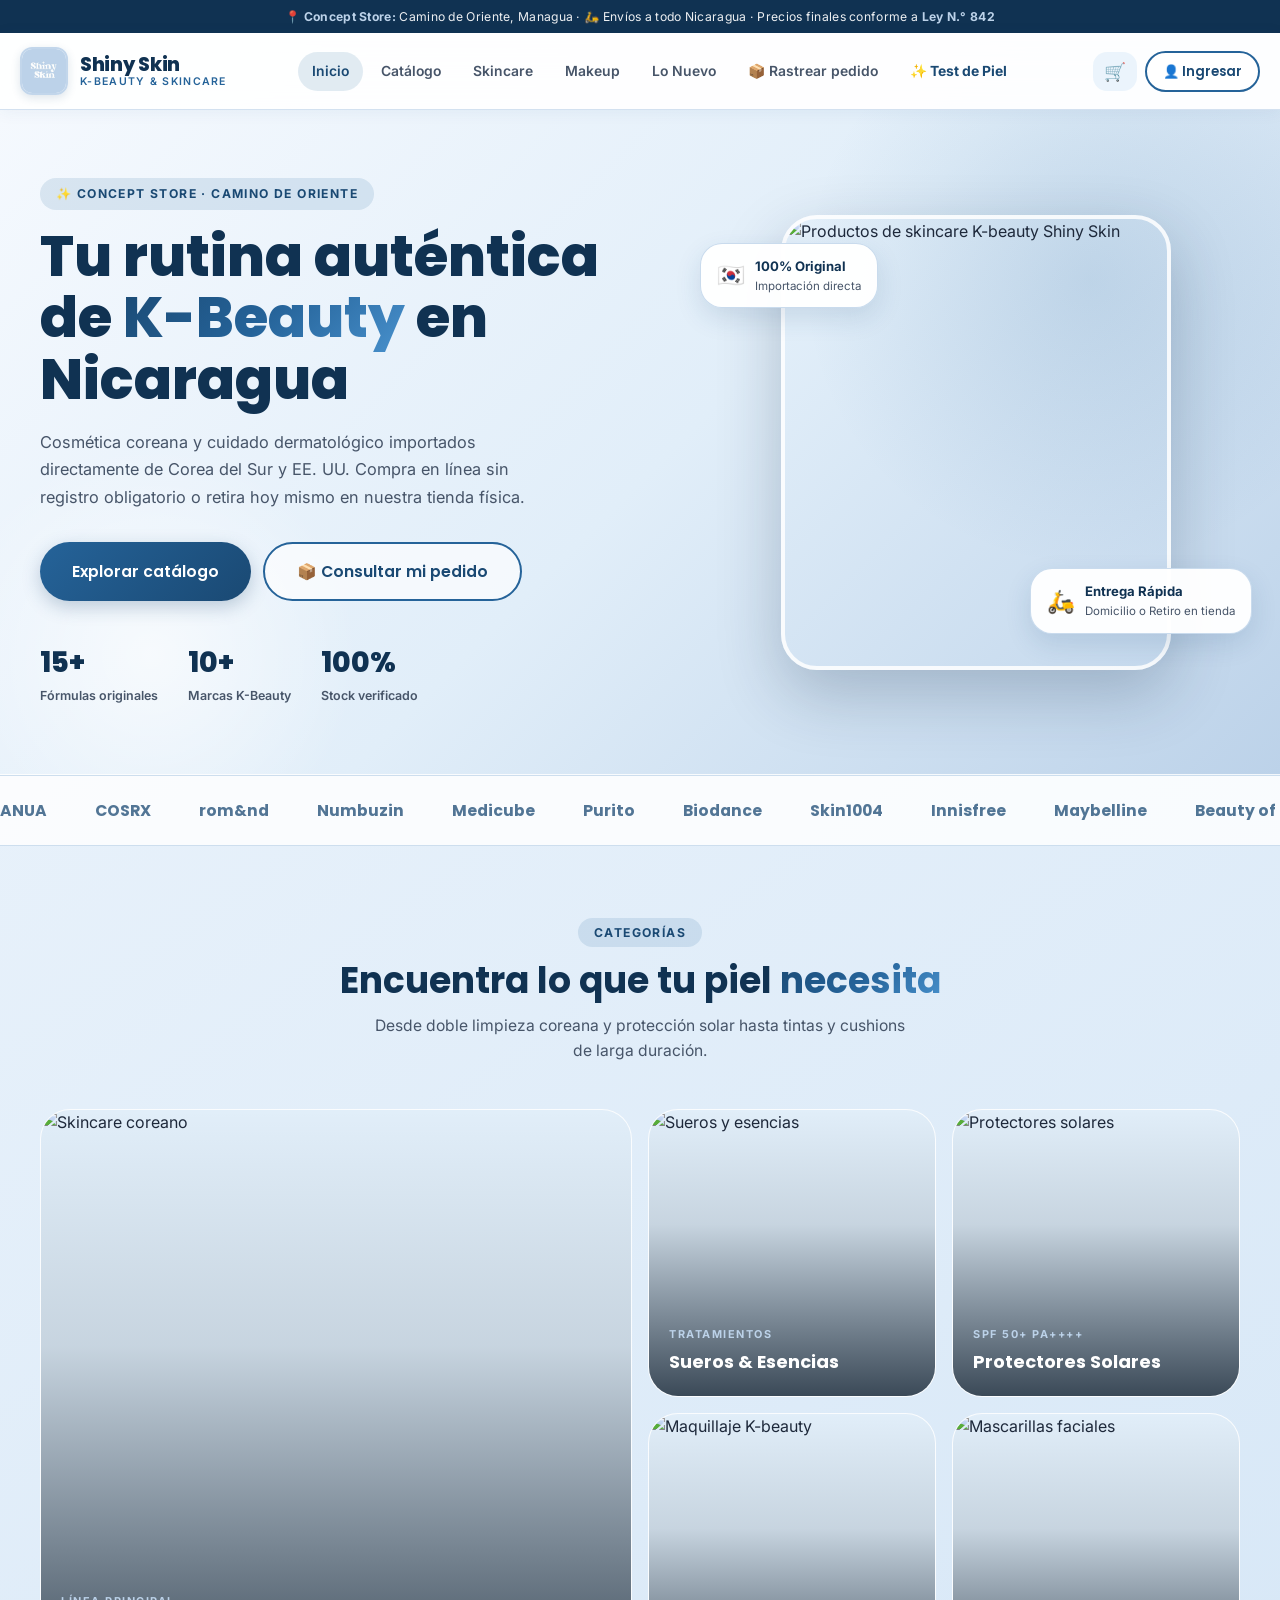
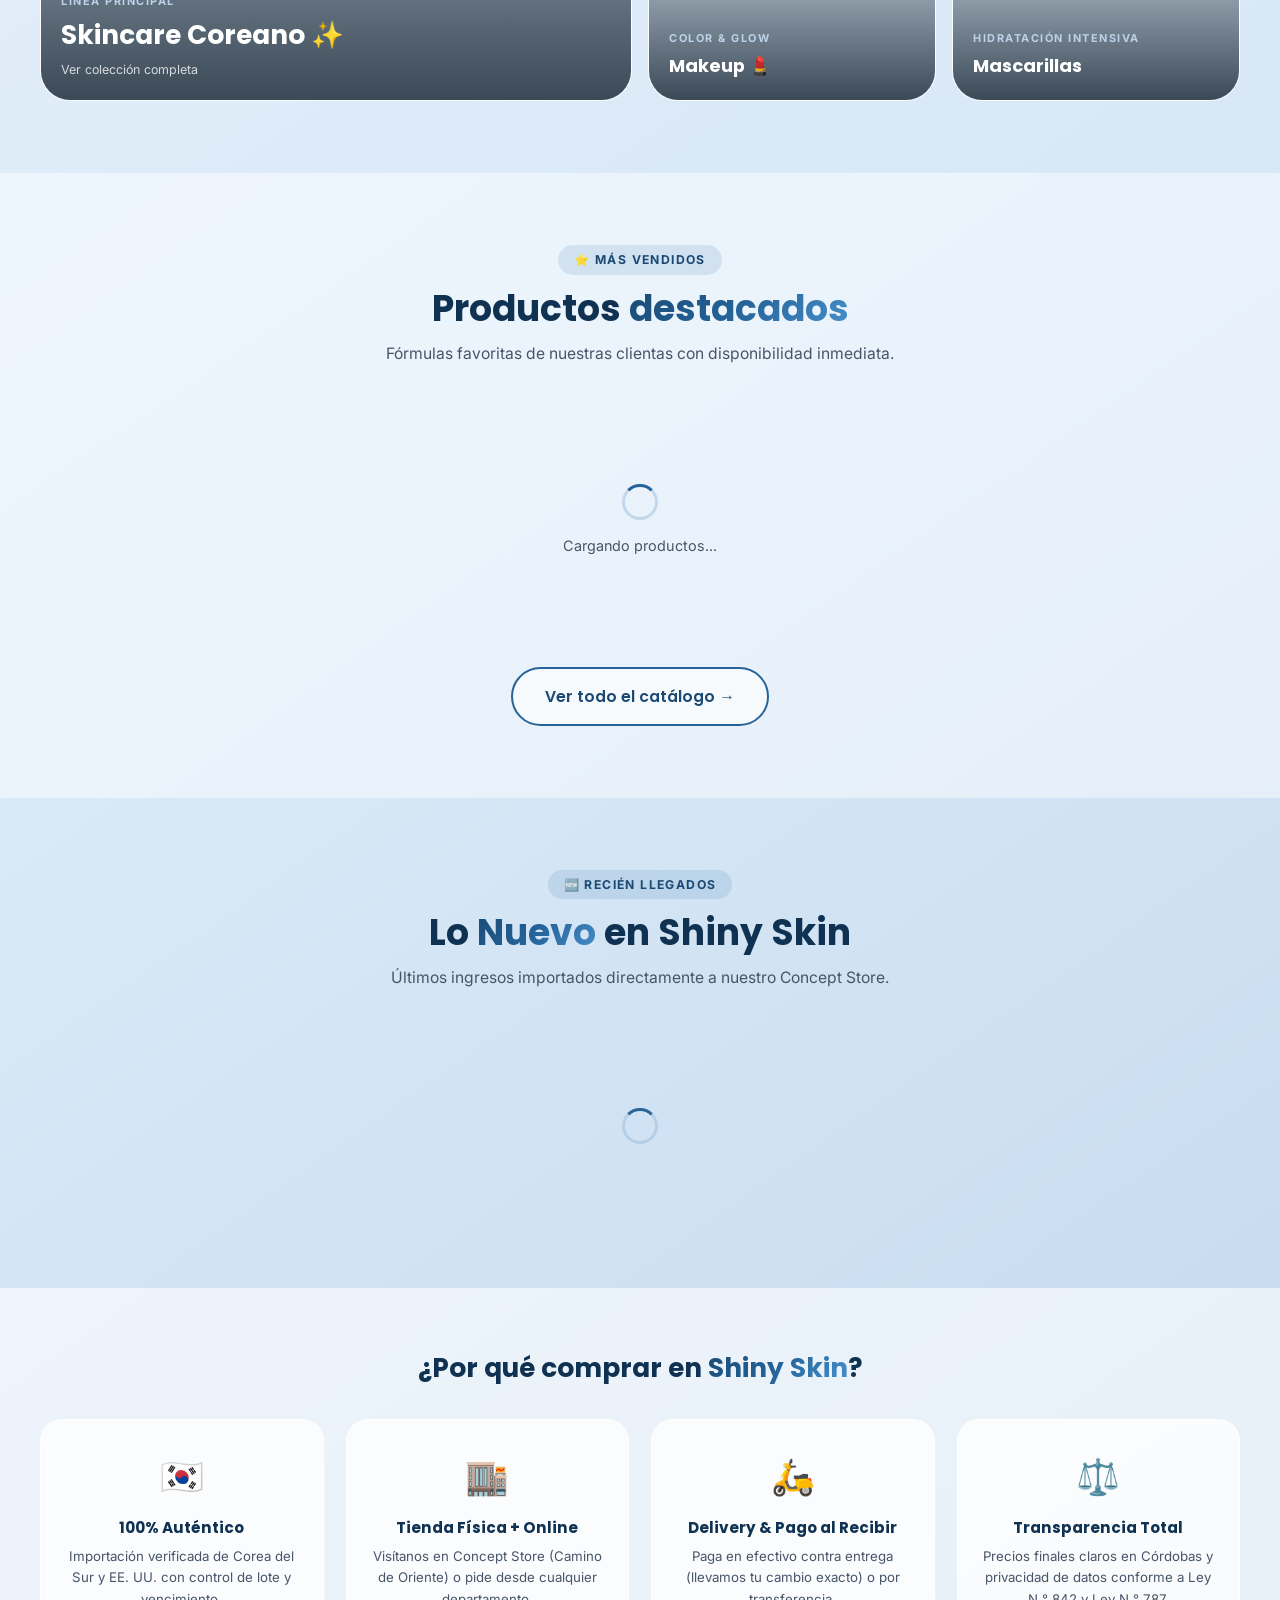
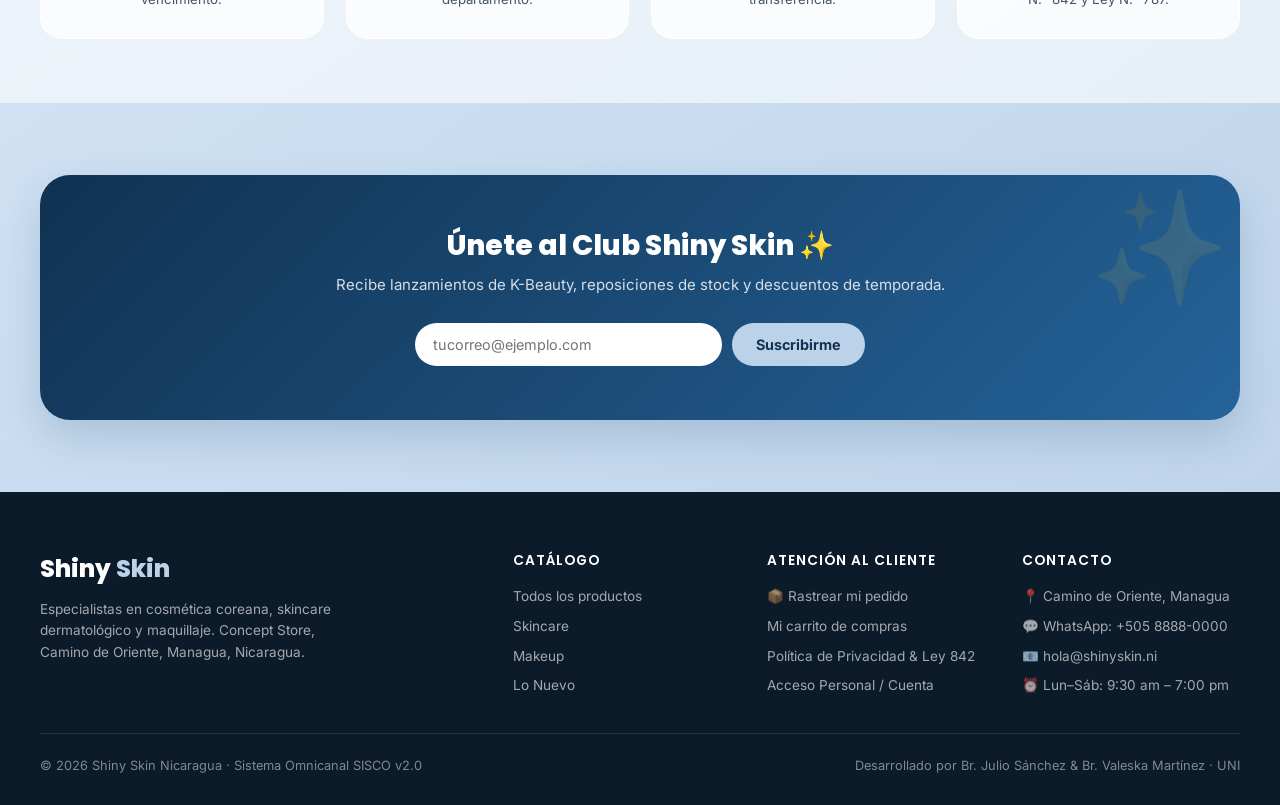
==== frontend/index.html @ 4fcc8f34 "cambios" ====
<!DOCTYPE html>
<html lang="es">
<head>
  <meta charset="UTF-8" />
  <meta name="viewport" content="width=device-width, initial-scale=1.0" />
  <title>Shiny Skin – K-Beauty & Skincare | Managua, Nicaragua</title>
  <meta name="description" content="Descubre productos auténticos de K-Beauty, skincare y maquillaje importados de Corea del Sur y Estados Unidos. Concept Store en Camino de Oriente, Managua y envíos a todo Nicaragua." />
  <meta name="keywords" content="skincare Nicaragua, K-beauty Managua, maquillaje coreano, ANUA, COSRX, rom&nd, Shiny Skin" />
  <link rel="stylesheet" href="css/main.css" />
  <style>
    .hero-content { position: relative; z-index: 2; max-width: 1240px; margin: 0 auto; padding: 68px 20px; display: grid; grid-template-columns: 1.08fr 0.92fr; gap: 52px; align-items: center; }
    .hero-eyebrow { display: inline-flex; align-items: center; gap: 8px; background: rgba(37, 99, 153, 0.13); color: var(--color-primary-dark); padding: 6px 16px; border-radius: var(--radius-full); font-size: 0.76rem; font-weight: 700; text-transform: uppercase; letter-spacing: 1.4px; margin-bottom: 16px; }
    .hero-title { font-size: clamp(2.2rem, 4.6vw, 3.5rem); font-weight: 800; line-height: 1.1; margin-bottom: 18px; color: var(--color-primary-darker); }
    .hero-desc { font-size: 1.02rem; color: var(--color-text-muted); line-height: 1.7; margin-bottom: 30px; max-width: 500px; }
    .hero-cta { display: flex; gap: 12px; flex-wrap: wrap; }
    .hero-stats { display: flex; gap: 30px; margin-top: 40px; flex-wrap: wrap; }
    .hero-stat-num { font-family: 'Poppins', sans-serif; font-size: 1.75rem; font-weight: 800; color: var(--color-primary-darker); }
    .hero-stat-label { font-size: 0.78rem; color: var(--color-text-muted); font-weight: 600; }
    .hero-visual { position: relative; display: flex; align-items: center; justify-content: center; }
    .hero-img-main { width: 390px; height: 455px; object-fit: cover; border-radius: 36px; box-shadow: var(--shadow-xl); border: 4px solid rgba(255,255,255,0.85); animation: float 6s ease-in-out infinite; }
    @keyframes float { 0%, 100% { transform: translateY(0); } 50% { transform: translateY(-10px); } }
    .hero-badge {
      position: absolute;
      background: rgba(255,255,255,0.96);
      border: 1px solid rgba(188,210,233,0.8);
      border-radius: var(--radius-lg);
      padding: 12px 16px;
      box-shadow: var(--shadow-md);
      display: flex;
      align-items: center;
      gap: 10px;
      font-size: 0.82rem;
    }
    .hero-badge-icon { font-size: 1.4rem; }
    .hero-badge-text { font-weight: 700; color: var(--color-primary-darker); }
    .hero-badge-sub { font-size: 0.72rem; color: var(--color-text-muted); }
    .badge-tl { top: 28px; left: -12px; }
    .badge-br { bottom: 36px; right: -12px; }

    .cat-grid { display: grid; grid-template-columns: repeat(4, 1fr); gap: 16px; }
    .cat-card {
      border-radius: var(--radius-xl);
      overflow: hidden;
      aspect-ratio: 1;
      position: relative;
      cursor: pointer;
      background: #e1eef9;
      transition: var(--transition-slow);
      border: 1px solid rgba(255,255,255,0.85);
    }
    .cat-card:first-child { grid-column: span 2; grid-row: span 2; aspect-ratio: auto; min-height: 330px; }
    .cat-card:hover { transform: translateY(-4px); box-shadow: var(--shadow-lg); }
    .cat-card-overlay { position: absolute; inset: 0; background: linear-gradient(to top, rgba(12, 27, 42, 0.78) 0%, rgba(12, 27, 42, 0.12) 60%, transparent 100%); }
    .cat-card-img { width: 100%; height: 100%; object-fit: cover; transition: transform 0.55s ease; }
    .cat-card:hover .cat-card-img { transform: scale(1.06); }
    .cat-card-content { position: absolute; bottom: 0; left: 0; right: 0; padding: 20px; }
    .cat-card-tag { font-size: 0.68rem; font-weight: 700; text-transform: uppercase; letter-spacing: 1.5px; color: var(--color-brand-pastel); margin-bottom: 4px; }
    .cat-card-name { font-family: 'Poppins', sans-serif; font-size: 1.12rem; font-weight: 700; color: #ffffff; }
    .cat-card:first-child .cat-card-name { font-size: 1.65rem; }
    .cat-card-count { font-size: 0.78rem; color: rgba(255,255,255,0.78); margin-top: 4px; }

    .brands-strip { overflow: hidden; background: rgba(255,255,255,0.82); padding: 22px 0; border-top: 1px solid var(--color-surface-3); border-bottom: 1px solid var(--color-surface-3); }
    .brands-track { display: flex; gap: 48px; animation: scroll 22s linear infinite; width: max-content; }
    .brand-item { font-family: 'Poppins', sans-serif; font-size: 0.98rem; font-weight: 700; color: var(--color-primary-dark); opacity: 0.75; white-space: nowrap; transition: var(--transition); }
    .brand-item:hover { opacity: 1; }
    @keyframes scroll { from { transform: translateX(0); } to { transform: translateX(-50%); } }

    .features-grid { display: grid; grid-template-columns: repeat(4, 1fr); gap: 22px; }
    .feature-card { text-align: center; padding: 28px 20px; background: rgba(255,255,255,0.75); border-radius: var(--radius-lg); border: 1px solid rgba(255,255,255,0.9); }
    .feature-icon { font-size: 2.2rem; margin-bottom: 12px; }
    .feature-title { font-family: 'Poppins', sans-serif; font-size: 0.95rem; font-weight: 700; margin-bottom: 6px; color: var(--color-primary-darker); }
    .feature-desc { font-size: 0.83rem; color: var(--color-text-muted); }

    .newsletter {
      background: linear-gradient(135deg, var(--color-primary-darker) 0%, var(--color-primary) 100%);
      border-radius: var(--radius-xl);
      padding: 54px 36px;
      text-align: center;
      position: relative;
      overflow: hidden;
      box-shadow: var(--shadow-lg);
    }
    .newsletter::before { content: '✨'; position: absolute; font-size: 7rem; top: -18px; right: 10px; opacity: 0.1; }
    .newsletter-title { font-size: 1.75rem; font-weight: 800; color: #ffffff; margin-bottom: 10px; }
    .newsletter-sub { color: rgba(255,255,255,0.82); margin-bottom: 26px; font-size: 0.94rem; }
    .newsletter-form { display: flex; gap: 10px; max-width: 450px; margin: 0 auto; }
    .newsletter-input { flex: 1; padding: 13px 18px; border-radius: var(--radius-full); border: none; font-size: 0.9rem; outline: none; }
    .newsletter-btn { padding: 13px 24px; background: var(--color-brand-pastel); color: var(--color-primary-darker); border-radius: var(--radius-full); font-weight: 700; font-size: 0.9rem; white-space: nowrap; transition: var(--transition); }
    .newsletter-btn:hover { background: #ffffff; }

    @media (max-width: 900px) {
      .hero-content { grid-template-columns: 1fr; text-align: center; padding: 48px 20px; }
      .hero-desc { margin-left: auto; margin-right: auto; }
      .hero-cta, .hero-stats { justify-content: center; }
      .hero-visual { display: none; }
      .cat-grid, .features-grid { grid-template-columns: repeat(2, 1fr); }
      .cat-card:first-child { grid-column: span 2; }
    }
    @media (max-width: 560px) {
      .features-grid { grid-template-columns: 1fr; }
      .newsletter-form { flex-direction: column; }
    }
  </style>
</head>
<body>

<div class="top-notice-bar">
  📍 <strong>Concept Store:</strong> Camino de Oriente, Managua · 🛵 Envíos a todo Nicaragua · Precios finales conforme a <strong>Ley N.° 842</strong>
</div>

<!-- ===== NAVBAR ===== -->
<header class="navbar" id="navbar">
  <div class="navbar-inner">
    <a href="index.html" class="navbar-logo">
      <img src="img/SHINY LOGO 1.jpg" alt="Shiny Skin Logo" />
      <div class="navbar-brand-text">
        <span class="navbar-brand-title">Shiny Skin</span>
        <span class="navbar-brand-sub">K-Beauty &amp; Skincare</span>
      </div>
    </a>

    <nav class="navbar-nav" aria-label="Navegación principal">
      <a href="index.html" class="nav-link active">Inicio</a>
      <a href="tienda.html" class="nav-link">Catálogo</a>
      <a href="tienda.html?cat=skincare" class="nav-link">Skincare</a>
      <a href="tienda.html?cat=makeup" class="nav-link">Makeup</a>
      <a href="tienda.html?nuevo=true" class="nav-link">Lo Nuevo</a>
      <a href="#" class="nav-link" onclick="event.preventDefault();openTrackingModal()">📦 Rastrear pedido</a>
    </nav>

    <div class="navbar-actions">
      <button class="cart-btn" id="cartBtn" onclick="window.location='carrito.html'" title="Ver carrito">
        🛒
        <span class="cart-badge" id="cartBadge">0</span>
      </button>
      <a href="login.html" class="btn btn-outline btn-sm" data-nav-auth>👤 Ingresar</a>
      <button class="mobile-menu-btn" onclick="toggleMobileNav()" aria-label="Abrir menú">☰</button>
    </div>
  </div>
</header>

<!-- ===== HERO ===== -->
<section class="hero" aria-label="Banner principal">
  <div class="hero-content">
    <div>
      <div class="hero-eyebrow">✨ Concept Store · Camino de Oriente</div>
      <h1 class="hero-title">Tu rutina auténtica de <span class="text-gradient">K-Beauty</span> en Nicaragua</h1>
      <p class="hero-desc">Cosmética coreana y cuidado dermatológico importados directamente de Corea del Sur y EE. UU. Compra en línea sin registro obligatorio o retira hoy mismo en nuestra tienda física.</p>
      <div class="hero-cta">
        <a href="tienda.html" class="btn btn-primary btn-lg">Explorar catálogo</a>
        <a href="#" onclick="event.preventDefault();openTrackingModal()" class="btn btn-outline btn-lg">📦 Consultar mi pedido</a>
      </div>
      <div class="hero-stats">
        <div><div class="hero-stat-num" id="statProductos">15+</div><div class="hero-stat-label">Fórmulas originales</div></div>
        <div><div class="hero-stat-num">10+</div><div class="hero-stat-label">Marcas K-Beauty</div></div>
        <div><div class="hero-stat-num">100%</div><div class="hero-stat-label">Stock verificado</div></div>
      </div>
    </div>
    <div class="hero-visual">
      <img class="hero-img-main" src="https://images.unsplash.com/photo-1556228578-0d85b1a4d571?auto=format&fit=crop&w=700&q=80" alt="Productos de skincare K-beauty Shiny Skin" />
      <div class="hero-badge badge-tl">
        <div class="hero-badge-icon">🇰🇷</div>
        <div><div class="hero-badge-text">100% Original</div><div class="hero-badge-sub">Importación directa</div></div>
      </div>
      <div class="hero-badge badge-br">
        <div class="hero-badge-icon">🛵</div>
        <div><div class="hero-badge-text">Entrega Rápida</div><div class="hero-badge-sub">Domicilio o Retiro en tienda</div></div>
      </div>
    </div>
  </div>
</section>

<!-- ===== BRANDS STRIP ===== -->
<div class="brands-strip" aria-label="Marcas disponibles">
  <div class="brands-track">
    <span class="brand-item">ANUA</span><span class="brand-item">COSRX</span><span class="brand-item">rom&amp;nd</span>
    <span class="brand-item">Numbuzin</span><span class="brand-item">Medicube</span><span class="brand-item">Purito</span>
    <span class="brand-item">Biodance</span><span class="brand-item">Skin1004</span><span class="brand-item">Innisfree</span>
    <span class="brand-item">Maybelline</span><span class="brand-item">Beauty of Joseon</span><span class="brand-item">Laneige</span>
    <span class="brand-item">ANUA</span><span class="brand-item">COSRX</span><span class="brand-item">rom&amp;nd</span>
    <span class="brand-item">Numbuzin</span><span class="brand-item">Medicube</span><span class="brand-item">Purito</span>
    <span class="brand-item">Biodance</span><span class="brand-item">Skin1004</span><span class="brand-item">Innisfree</span>
    <span class="brand-item">Maybelline</span><span class="brand-item">Beauty of Joseon</span><span class="brand-item">Laneige</span>
  </div>
</div>

<!-- ===== CATEGORÍAS ===== -->
<section class="section" aria-labelledby="cats-title">
  <div class="container">
    <div class="section-header">
      <div class="section-tag">Categorías</div>
      <h2 class="section-title" id="cats-title">Encuentra lo que tu piel <span class="text-gradient">necesita</span></h2>
      <p class="section-subtitle">Desde doble limpieza coreana y protección solar hasta tintas y cushions de larga duración.</p>
    </div>
    <div class="cat-grid">
      <a href="tienda.html?cat=skincare" class="cat-card">
        <img class="cat-card-img" src="https://images.unsplash.com/photo-1620916566398-39f1143ab7be?auto=format&fit=crop&w=700&q=80" alt="Skincare coreano" loading="lazy" />
        <div class="cat-card-overlay"></div>
        <div class="cat-card-content">
          <div class="cat-card-tag">Línea Principal</div>
          <div class="cat-card-name">Skincare Coreano ✨</div>
          <div class="cat-card-count" id="homeCountSkincare">Ver colección completa</div>
        </div>
      </a>
      <a href="tienda.html?cat=serums" class="cat-card">
        <img class="cat-card-img" src="https://images.unsplash.com/photo-1617897903246-719242758050?auto=format&fit=crop&w=500&q=80" alt="Sueros y esencias" loading="lazy" />
        <div class="cat-card-overlay"></div>
        <div class="cat-card-content">
          <div class="cat-card-tag">Tratamientos</div>
          <div class="cat-card-name">Sueros &amp; Esencias</div>
        </div>
      </a>
      <a href="tienda.html?cat=protectores" class="cat-card">
        <img class="cat-card-img" src="https://images.unsplash.com/photo-1556228720-195a672e8a03?auto=format&fit=crop&w=500&q=80" alt="Protectores solares" loading="lazy" />
        <div class="cat-card-overlay"></div>
        <div class="cat-card-content">
          <div class="cat-card-tag">SPF 50+ PA++++</div>
          <div class="cat-card-name">Protectores Solares</div>
        </div>
      </a>
      <a href="tienda.html?cat=makeup" class="cat-card">
        <img class="cat-card-img" src="https://images.unsplash.com/photo-1586495777744-4413f21062fa?auto=format&fit=crop&w=500&q=80" alt="Maquillaje K-beauty" loading="lazy" />
        <div class="cat-card-overlay"></div>
        <div class="cat-card-content">
          <div class="cat-card-tag">Color &amp; Glow</div>
          <div class="cat-card-name">Makeup 💄</div>
        </div>
      </a>
      <a href="tienda.html?cat=mascarillas" class="cat-card">
        <img class="cat-card-img" src="https://images.unsplash.com/photo-1598440947619-2c35fc9aa908?auto=format&fit=crop&w=500&q=80" alt="Mascarillas faciales" loading="lazy" />
        <div class="cat-card-overlay"></div>
        <div class="cat-card-content">
          <div class="cat-card-tag">Hidratación Intensiva</div>
          <div class="cat-card-name">Mascarillas</div>
        </div>
      </a>
    </div>
  </div>
</section>

<!-- ===== DESTACADOS ===== -->
<section class="section" style="background: rgba(255,255,255,0.45);" aria-labelledby="featured-title">
  <div class="container">
    <div class="section-header">
      <div class="section-tag">⭐ Más vendidos</div>
      <h2 class="section-title" id="featured-title">Productos <span class="text-gradient">destacados</span></h2>
      <p class="section-subtitle">Fórmulas favoritas de nuestras clientas con disponibilidad inmediata.</p>
    </div>
    <div id="featuredGrid" class="grid-4">
      <div class="page-loader" style="grid-column:1/-1;"><div class="spinner"></div><p>Cargando productos...</p></div>
    </div>
    <div style="text-align:center;margin-top:38px;">
      <a href="tienda.html" class="btn btn-outline btn-lg">Ver todo el catálogo →</a>
    </div>
  </div>
</section>

<!-- ===== LO NUEVO ===== -->
<section class="section" aria-labelledby="new-title">
  <div class="container">
    <div class="section-header">
      <div class="section-tag">🆕 Recién llegados</div>
      <h2 class="section-title" id="new-title">Lo <span class="text-gradient">Nuevo</span> en Shiny Skin</h2>
      <p class="section-subtitle">Últimos ingresos importados directamente a nuestro Concept Store.</p>
    </div>
    <div id="newProductsGrid" class="grid-4">
      <div class="page-loader" style="grid-column:1/-1;"><div class="spinner"></div></div>
    </div>
  </div>
</section>

<!-- ===== FEATURES ===== -->
<section style="padding: 64px 0; background: rgba(255,255,255,0.6);" aria-labelledby="why-title">
  <div class="container">
    <div class="section-header" style="margin-bottom:34px;">
      <h2 class="section-title" id="why-title" style="font-size:1.65rem;">¿Por qué comprar en <span class="text-gradient">Shiny Skin</span>?</h2>
    </div>
    <div class="features-grid">
      <div class="feature-card">
        <div class="feature-icon">🇰🇷</div>
        <div class="feature-title">100% Auténtico</div>
        <div class="feature-desc">Importación verificada de Corea del Sur y EE. UU. con control de lote y vencimiento.</div>
      </div>
      <div class="feature-card">
        <div class="feature-icon">🏬</div>
        <div class="feature-title">Tienda Física + Online</div>
        <div class="feature-desc">Visítanos en Concept Store (Camino de Oriente) o pide desde cualquier departamento.</div>
      </div>
      <div class="feature-card">
        <div class="feature-icon">🛵</div>
        <div class="feature-title">Delivery &amp; Pago al Recibir</div>
        <div class="feature-desc">Paga en efectivo contra entrega (llevamos tu cambio exacto) o por transferencia.</div>
      </div>
      <div class="feature-card">
        <div class="feature-icon">⚖️</div>
        <div class="feature-title">Transparencia Total</div>
        <div class="feature-desc">Precios finales claros en Córdobas y privacidad de datos conforme a Ley N.° 842 y Ley N.° 787.</div>
      </div>
    </div>
  </div>
</section>

<!-- ===== NEWSLETTER ===== -->
<section class="section" aria-labelledby="newsletter-title">
  <div class="container">
    <div class="newsletter">
      <h2 class="newsletter-title" id="newsletter-title">Únete al Club Shiny Skin ✨</h2>
      <p class="newsletter-sub">Recibe lanzamientos de K-Beauty, reposiciones de stock y descuentos de temporada.</p>
      <form class="newsletter-form" id="newsletterForm" onsubmit="handleNewsletter(event)">
        <input class="newsletter-input" type="email" placeholder="tucorreo@ejemplo.com" required aria-label="Correo electrónico" id="nlEmail" />
        <button type="submit" class="newsletter-btn">Suscribirme</button>
      </form>
    </div>
  </div>
</section>

<!-- ===== FOOTER ===== -->
<footer class="footer" role="contentinfo">
  <div class="container">
    <div class="footer-grid">
      <div>
        <div class="footer-logo">Shiny <span>Skin</span></div>
        <p style="font-size:0.85rem;color:rgba(255,255,255,0.62);max-width:300px;margin-top:8px;line-height:1.6;">
          Especialistas en cosmética coreana, skincare dermatológico y maquillaje. Concept Store, Camino de Oriente, Managua, Nicaragua.
        </p>
      </div>
      <div>
        <div class="footer-title">Catálogo</div>
        <div class="footer-links">
          <a href="tienda.html" class="footer-link">Todos los productos</a>
          <a href="tienda.html?cat=skincare" class="footer-link">Skincare</a>
          <a href="tienda.html?cat=makeup" class="footer-link">Makeup</a>
          <a href="tienda.html?nuevo=true" class="footer-link">Lo Nuevo</a>
        </div>
      </div>
      <div>
        <div class="footer-title">Atención al Cliente</div>
        <div class="footer-links">
          <a href="#" onclick="event.preventDefault();openTrackingModal()" class="footer-link">📦 Rastrear mi pedido</a>
          <a href="carrito.html" class="footer-link">Mi carrito de compras</a>
          <a href="#" onclick="event.preventDefault();document.getElementById('legalModal').classList.add('active')" class="footer-link">Política de Privacidad &amp; Ley 842</a>
          <a href="login.html" class="footer-link">Acceso Personal / Cuenta</a>
        </div>
      </div>
      <div>
        <div class="footer-title">Contacto</div>
        <div class="footer-links">
          <span class="footer-link">📍 Camino de Oriente, Managua</span>
          <a id="footerWaLink" href="https://wa.me/50588880000" target="_blank" rel="noopener" class="footer-link">💬 WhatsApp Shiny Skin</a>
          <span class="footer-link">📧 hola@shinyskin.ni</span>
          <span class="footer-link">⏰ Lun–Sáb: 9:30 am – 7:00 pm</span>
        </div>
      </div>
    </div>
    <div class="footer-bottom">
      <span>© 2026 Shiny Skin Nicaragua · Sistema Omnicanal SISCO v2.0</span>
      <span>Desarrollado por Br. Julio Sánchez &amp; Br. Valeska Martínez · UNI</span>
    </div>
  </div>
</footer>

<!-- Modal Aviso Legal Ley 787 y Ley 842 -->
<div class="modal-overlay" id="legalModal" onclick="if(event.target===this)this.classList.remove('active')">
  <div class="modal">
    <div class="modal-header">
      <div class="modal-title">⚖️ Transparencia y Protección de Datos</div>
      <button class="modal-close" onclick="document.getElementById('legalModal').classList.remove('active')">✕</button>
    </div>
    <div style="font-size:0.88rem;color:var(--color-text-muted);line-height:1.7;display:flex;flex-direction:column;gap:12px;">
      <p><strong>Ley N.° 842 (Derechos de las Personas Consumidoras):</strong> Todos los precios publicados en el catálogo de Shiny Skin expresan el precio final en Córdobas (C$) bajo Régimen Simplificado de Cuota Fija, sin recargos ocultos. Los costos de envío a domicilio se informan antes de confirmar tu pedido.</p>
      <p><strong>Ley N.° 787 (Protección de Datos Personales):</strong> Tu nombre, teléfono y dirección de entrega se utilizan exclusivamente para procesar, facturar y despachar tus pedidos en Shiny Skin, sin ser compartidos con terceros ajenos a la logística de entrega.</p>
      <p><strong>Política de Higiene Cosmética:</strong> Por seguridad dermatológica, los productos cosméticos sellados aplican a cambio inmediato únicamente por defecto de fábrica o error de despacho reportado dentro de las primeras 24 horas.</p>
    </div>
  </div>
</div>

<script src="js/config.js"></script>
<script src="js/api.js"></script>
<script>
let catalogCache = [];

function renderProductCard(p) {
  const hasDiscount = Number(p.descuento || 0) > 0;
  const agotado = Number(p.stock || 0) <= 0;
  const imgSrc = resolveImageUrl(p.imagen_url);
  return `
  <article class="product-card fade-in" data-product-id="${p.id}">
    <div class="product-card-img">
      <a href="producto.html?id=${p.id}">
        <img src="${imgSrc}" onerror="handleImgError(this)" alt="${p.nombre}" loading="lazy" />
      </a>
      <div class="product-card-badges">
        ${p.es_nuevo ? '<span class="badge tag-new">Nuevo</span>' : ''}
        ${hasDiscount ? `<span class="badge tag-sale">-${p.descuento}%</span>` : ''}
        ${agotado ? '<span class="badge badge-danger">Agotado</span>' : ''}
      </div>
      <div class="product-card-actions">
        ${!agotado ? `<button class="product-action-btn" onclick="addToCart(${p.id}, event)" title="Agregar al carrito">🛒</button>` : ''}
        <a href="producto.html?id=${p.id}" class="product-action-btn" title="Ver detalles">👁</a>
      </div>
    </div>
    <div class="product-card-body">
      <div class="product-brand">${p.marca || 'K-Beauty'}</div>
      <a href="producto.html?id=${p.id}"><div class="product-name">${p.nombre}</div></a>
      ${p.tamano || p.tono ? `<div class="product-meta-pill">${[p.tamano, p.tono].filter(Boolean).join(' · ')}</div>` : ''}
      <div class="product-price">
        <span class="price-main">${formatCurrency(p.precio_final)}</span>
        ${hasDiscount ? `<span class="price-original">${formatCurrency(p.precio_venta)}</span>` : ''}
      </div>
    </div>
    <div class="product-card-footer">
      <button class="btn-add-cart" onclick="addToCart(${p.id}, event)" ${agotado ? 'disabled' : ''}>
        ${agotado ? 'Sin existencias' : '🛒 Agregar al carrito'}
      </button>
    </div>
  </article>`;
}

function addToCart(productId, event) {
  event?.stopPropagation();
  const product = catalogCache.find(p => p.id == productId);
  if (!product || product.stock <= 0) return;

  const cart = getCart();
  const existing = cart.find(i => i.id == productId);
  const currentQty = existing ? existing.cantidad : 0;
  if (currentQty + 1 > product.stock) {
    showToast(`Solo hay ${product.stock} unidades disponibles de este producto.`, 'error');
    return;
  }

  if (existing) {
    existing.cantidad++;
    existing.stock_max = product.stock;
  } else {
    cart.push({
      id: product.id,
      nombre: product.nombre,
      precio: product.precio_final,
      imagen: resolveImageUrl(product.imagen_url),
      marca: product.marca,
      stock_max: product.stock,
      cantidad: 1
    });
  }
  saveCart(cart);
  showToast(`${product.nombre.split(' ').slice(0, 3).join(' ')} agregado al carrito`, 'success');
}

async function initHome() {
  catalogCache = await fetchProductos();
  document.getElementById('statProductos').textContent = `${catalogCache.length}+`;
  const skCount = catalogCache.filter(p => matchesCategoryFilter(p, 'skincare')).length;
  const hc = document.getElementById('homeCountSkincare');
  if (hc && skCount > 0) hc.textContent = `${skCount} productos disponibles`;

  const featured = catalogCache.filter(p => p.es_destacado).slice(0, 8);
  const featList = featured.length ? featured : catalogCache.slice(0, 8);
  document.getElementById('featuredGrid').innerHTML = featList.map(renderProductCard).join('') || '<div class="empty-state" style="grid-column:1/-1;"><p>No hay productos disponibles</p></div>';

  const newProds = catalogCache.filter(p => p.es_nuevo).slice(0, 4);
  const newList = newProds.length ? newProds : catalogCache.slice(0, 4);
  document.getElementById('newProductsGrid').innerHTML = newList.map(renderProductCard).join('');
}

function handleNewsletter(e) {
  e.preventDefault();
  const email = document.getElementById('nlEmail').value;
  showToast(`¡Gracias! ${email} fue suscrito a las novedades de Shiny Skin`, 'success');
  e.target.reset();
}

initHome();
(function syncFooterWa() {
  const link = document.getElementById('footerWaLink');
  if (link && typeof getStoreWhatsApp === 'function') {
    const wa = getStoreWhatsApp();
    link.href = `https://wa.me/${wa}`;
    const pretty = wa.length === 11 && wa.startsWith('505') ? `+505 ${wa.slice(3, 7)}-${wa.slice(7)}` : `+${wa}`;
    link.textContent = `💬 WhatsApp: ${pretty}`;
  }
})();
</script>
</body>
</html>
---- frontend/css/main.css ----
/* =============================================
   SISCO – Shiny Skin | main.css
   Sistema de diseño global K-Beauty & Skincare
   ============================================= */

@import url('https://fonts.googleapis.com/css2?family=Poppins:wght@300;400;500;600;700;800&family=Inter:wght@300;400;500;600;700&display=swap');

/* ---- Variables ---- */
:root {
  /* Paleta oficial Shiny Skin (Base #bcd2e9 + Azul Cobalto accesible WCAG AA) */
  --color-brand-pastel:   #bcd2e9;
  --color-primary:        #256399;
  --color-primary-light:  #6fa8d8;
  --color-primary-dark:   #1a4973;
  --color-primary-darker: #103252;
  --color-primary-glow:   rgba(37, 99, 153, 0.13);

  /* Fondos y superficies Glassmorphism */
  --color-bg:             #bcd2e9;
  --color-bg-soft:        #eef5fc;
  --color-bg-dark:        #0c1b2a;
  --color-surface:        rgba(255, 255, 255, 0.90);
  --color-surface-solid:  #ffffff;
  --color-surface-2:      rgba(232, 242, 252, 0.85);
  --color-surface-3:      rgba(148, 184, 218, 0.45);

  /* Tipografía de alto contraste */
  --color-text:           #1e293b;
  --color-text-muted:     #475569;
  --color-text-light:     #64748b;

  /* Acento secundario */
  --color-gold:           #3b82b6;
  --color-gold-light:     #dbeafe;

  /* Estados semánticos */
  --color-success:        #1f9d6b;
  --color-warning:        #d97706;
  --color-danger:         #dc2626;
  --color-info:           #2563eb;

  /* Panel Administrativo (Dark Navy K-Beauty) */
  --admin-bg:             #091420;
  --admin-sidebar:        #0d1d2e;
  --admin-card:           #12263a;
  --admin-border:         rgba(188, 210, 233, 0.16);

  /* Sombras suaves */
  --shadow-sm:  0 4px 14px rgba(26, 73, 115, 0.08);
  --shadow-md:  0 10px 26px rgba(26, 73, 115, 0.13);
  --shadow-lg:  0 18px 42px rgba(26, 73, 115, 0.18);
  --shadow-xl:  0 24px 64px rgba(15, 42, 70, 0.24);

  /* Bordes */
  --radius-sm:   8px;
  --radius-md:   14px;
  --radius-lg:   22px;
  --radius-xl:   30px;
  --radius-full: 9999px;

  /* Transiciones */
  --transition:      0.22s ease;
  --transition-slow: 0.38s ease;
}

/* ---- Reset ---- */
*, *::before, *::after { box-sizing: border-box; margin: 0; padding: 0; }
html { scroll-behavior: smooth; font-size: 16px; }
body {
  font-family: 'Inter', sans-serif;
  background: linear-gradient(145deg, #eef5fc 0%, #d8e8f7 52%, var(--color-brand-pastel) 100%);
  color: var(--color-text);
  line-height: 1.6;
  min-height: 100vh;
}
img { max-width: 100%; display: block; }
a { text-decoration: none; color: inherit; }
button { cursor: pointer; border: none; background: none; font-family: inherit; }
input, select, textarea { font-family: inherit; }
ul, ol { list-style: none; }

/* ---- Tipografía ---- */
h1, h2, h3, h4, h5, h6 { font-family: 'Poppins', sans-serif; font-weight: 700; line-height: 1.22; color: var(--color-text); }
.text-gradient {
  background: linear-gradient(135deg, var(--color-primary-dark), var(--color-primary), #4992ce);
  -webkit-background-clip: text;
  -webkit-text-fill-color: transparent;
  background-clip: text;
}

/* ---- Layout ---- */
.container { max-width: 1240px; margin: 0 auto; padding: 0 20px; }
.grid-2 { display: grid; grid-template-columns: repeat(2, 1fr); gap: 24px; }
.grid-3 { display: grid; grid-template-columns: repeat(3, 1fr); gap: 24px; }
.grid-4 { display: grid; grid-template-columns: repeat(4, 1fr); gap: 20px; }
.flex { display: flex; }
.flex-center { display: flex; align-items: center; justify-content: center; }
.flex-between { display: flex; align-items: center; justify-content: space-between; }
.gap-8 { gap: 8px; }
.gap-12 { gap: 12px; }
.gap-16 { gap: 16px; }
.gap-24 { gap: 24px; }

/* ---- Botones ---- */
.btn {
  display: inline-flex;
  align-items: center;
  justify-content: center;
  gap: 8px;
  padding: 12px 26px;
  border-radius: var(--radius-full);
  font-family: 'Poppins', sans-serif;
  font-size: 0.9rem;
  font-weight: 600;
  transition: var(--transition);
  white-space: nowrap;
  position: relative;
  overflow: hidden;
}
.btn:active { transform: scale(0.98); }
.btn:disabled { opacity: 0.55; cursor: not-allowed; transform: none !important; }

.btn-primary {
  background: linear-gradient(135deg, var(--color-primary), var(--color-primary-dark));
  color: #ffffff;
  box-shadow: 0 6px 18px rgba(26, 73, 115, 0.25);
}
.btn-primary:hover {
  transform: translateY(-2px);
  box-shadow: 0 10px 24px rgba(26, 73, 115, 0.34);
  background: linear-gradient(135deg, #2d70ad, var(--color-primary-darker));
}

.btn-outline {
  border: 2px solid var(--color-primary);
  color: var(--color-primary-dark);
  background: rgba(255, 255, 255, 0.65);
}
.btn-outline:hover { background: var(--color-primary-glow); color: var(--color-primary-darker); }

.btn-ghost { color: var(--color-text-muted); }
.btn-ghost:hover { color: var(--color-primary-dark); background: var(--color-surface-2); }

.btn-sm { padding: 8px 16px; font-size: 0.82rem; }
.btn-lg { padding: 15px 32px; font-size: 0.98rem; }
.btn-icon { padding: 10px; border-radius: var(--radius-md); }
.btn-danger { background: var(--color-danger); color: #fff; }
.btn-success { background: var(--color-success); color: #fff; }

/* ---- Cards (Glassmorphism) ---- */
.card {
  background: var(--color-surface);
  backdrop-filter: blur(20px);
  -webkit-backdrop-filter: blur(20px);
  border: 1px solid rgba(255, 255, 255, 0.85);
  border-radius: var(--radius-lg);
  box-shadow: var(--shadow-sm);
  transition: var(--transition);
  overflow: hidden;
}
.card:hover { box-shadow: var(--shadow-md); }
.card-body { padding: 24px; }
.card-header { padding: 20px 24px; border-bottom: 1px solid var(--color-surface-3); }
.card-footer { padding: 16px 24px; border-top: 1px solid var(--color-surface-3); }

/* ---- Badges ---- */
.badge {
  display: inline-flex;
  align-items: center;
  gap: 4px;
  padding: 4px 10px;
  border-radius: var(--radius-full);
  font-size: 0.72rem;
  font-weight: 700;
  text-transform: uppercase;
  letter-spacing: 0.4px;
}
.badge-primary { background: rgba(37, 99, 153, 0.14); color: var(--color-primary-dark); }
.badge-success { background: rgba(31, 157, 107, 0.14); color: #15734e; }
.badge-warning { background: rgba(217, 119, 6, 0.15); color: #9a5204; }
.badge-danger  { background: rgba(220, 38, 38, 0.13); color: #b91c1c; }
.badge-info    { background: rgba(37, 99, 235, 0.13); color: #1d4ed8; }
.badge-muted   { background: var(--color-surface-2); color: var(--color-text-muted); }
.badge-gold    { background: rgba(59, 130, 182, 0.16); color: var(--color-primary-dark); }

/* ---- Inputs ---- */
.form-group { display: flex; flex-direction: column; gap: 6px; }
.form-label { font-size: 0.84rem; font-weight: 600; color: var(--color-text-muted); }
.form-control {
  padding: 11px 15px;
  border: 1.5px solid var(--color-surface-3);
  border-radius: var(--radius-md);
  font-size: 0.9rem;
  color: var(--color-text);
  background: #ffffff;
  transition: var(--transition);
  outline: none;
  width: 100%;
}
.form-control:focus { border-color: var(--color-primary); box-shadow: 0 0 0 3px var(--color-primary-glow); }
.form-control::placeholder { color: var(--color-text-light); }
select.form-control { cursor: pointer; }

/* ---- Alerts ---- */
.alert {
  padding: 13px 16px;
  border-radius: var(--radius-md);
  font-size: 0.88rem;
  font-weight: 500;
  display: flex;
  align-items: center;
  gap: 10px;
}
.alert-success { background: rgba(31, 157, 107, 0.12); color: #146c49; border-left: 3px solid var(--color-success); }
.alert-warning { background: rgba(217, 119, 6, 0.12); color: #9a5204; border-left: 3px solid var(--color-warning); }
.alert-danger  { background: rgba(220, 38, 38, 0.11); color: #b91c1c; border-left: 3px solid var(--color-danger); }
.alert-info    { background: rgba(37, 99, 153, 0.11); color: var(--color-primary-dark); border-left: 3px solid var(--color-primary); }

/* ---- Top Promo Banner (Ley 842 & Envíos) ---- */
.top-notice-bar {
  background: var(--color-primary-darker);
  color: rgba(255, 255, 255, 0.92);
  font-size: 0.76rem;
  text-align: center;
  padding: 7px 16px;
  letter-spacing: 0.3px;
}
.top-notice-bar strong { color: #bcd2e9; }

/* ---- Navbar ---- */
.navbar {
  position: sticky;
  top: 0;
  z-index: 150;
  background: rgba(255, 255, 255, 0.92);
  backdrop-filter: blur(20px);
  -webkit-backdrop-filter: blur(20px);
  border-bottom: 1px solid rgba(188, 210, 233, 0.65);
  box-shadow: 0 2px 16px rgba(26, 73, 115, 0.06);
  padding: 0 20px;
}
.navbar-inner {
  max-width: 1240px;
  margin: 0 auto;
  display: flex;
  align-items: center;
  justify-content: space-between;
  height: 76px;
  gap: 18px;
}
.navbar-logo {
  display: flex;
  align-items: center;
  gap: 12px;
  text-decoration: none;
  flex-shrink: 0;
}
.navbar-logo img {
  height: 48px;
  width: 48px;
  object-fit: cover;
  border-radius: 12px;
  border: 2px solid rgba(188, 210, 233, 0.9);
  box-shadow: 0 3px 10px rgba(26, 73, 115, 0.14);
}
.navbar-brand-text {
  display: flex;
  flex-direction: column;
  line-height: 1.1;
}
.navbar-brand-title {
  font-family: 'Poppins', sans-serif;
  font-size: 1.18rem;
  font-weight: 800;
  color: var(--color-primary-darker);
  letter-spacing: -0.3px;
}
.navbar-brand-sub {
  font-size: 0.66rem;
  font-weight: 600;
  text-transform: uppercase;
  letter-spacing: 1.3px;
  color: var(--color-primary);
}
.navbar-nav { display: flex; align-items: center; gap: 4px; }
.nav-link {
  padding: 8px 14px;
  border-radius: var(--radius-full);
  font-size: 0.87rem;
  font-weight: 600;
  color: var(--color-text-muted);
  transition: var(--transition);
}
.nav-link:hover, .nav-link.active {
  color: var(--color-primary-dark);
  background: var(--color-primary-glow);
}
.navbar-actions { display: flex; align-items: center; gap: 8px; }
.mobile-menu-btn {
  display: none;
  width: 40px;
  height: 40px;
  border-radius: var(--radius-md);
  background: var(--color-surface-2);
  color: var(--color-primary-dark);
  align-items: center;
  justify-content: center;
  font-size: 1.25rem;
}

/* ---- Cart Icon ---- */
.cart-btn {
  position: relative;
  padding: 9px 11px;
  border-radius: var(--radius-md);
  color: var(--color-primary-dark);
  transition: var(--transition);
  background: var(--color-surface-2);
  font-size: 1.1rem;
}
.cart-btn:hover { background: var(--color-brand-pastel); color: var(--color-primary-darker); }
.cart-badge {
  position: absolute;
  top: -4px;
  right: -4px;
  min-width: 20px;
  height: 20px;
  padding: 0 5px;
  background: var(--color-primary-dark);
  color: #ffffff;
  border-radius: var(--radius-full);
  font-size: 0.68rem;
  font-weight: 700;
  display: flex;
  align-items: center;
  justify-content: center;
  transform: scale(0);
  transition: var(--transition);
  border: 2px solid #ffffff;
}
.cart-badge.visible { transform: scale(1); }

/* ---- Hero ---- */
.hero {
  position: relative;
  overflow: hidden;
  background: linear-gradient(135deg, #f5f9fe 0%, #e1eef9 52%, #bcd2e9 100%);
  min-height: 560px;
  display: flex;
  align-items: center;
  border-bottom: 1px solid rgba(255, 255, 255, 0.7);
}
.hero::before {
  content: '';
  position: absolute;
  width: 580px;
  height: 580px;
  background: radial-gradient(circle, rgba(37, 99, 153, 0.14) 0%, transparent 70%);
  top: -120px;
  right: -100px;
  pointer-events: none;
}
.hero::after {
  content: '';
  position: absolute;
  width: 420px;
  height: 420px;
  background: radial-gradient(circle, rgba(255, 255, 255, 0.65) 0%, transparent 70%);
  bottom: -90px;
  left: -60px;
  pointer-events: none;
}

/* ---- Product Card ---- */
.product-card {
  background: var(--color-surface);
  backdrop-filter: blur(20px);
  -webkit-backdrop-filter: blur(20px);
  border-radius: var(--radius-lg);
  overflow: hidden;
  box-shadow: var(--shadow-sm);
  transition: var(--transition-slow);
  border: 1px solid rgba(255, 255, 255, 0.88);
  position: relative;
  display: flex;
  flex-direction: column;
}
.product-card:hover {
  transform: translateY(-5px);
  box-shadow: var(--shadow-lg);
}
.product-card-img {
  position: relative;
  overflow: hidden;
  aspect-ratio: 1;
  background: #f1f6fb;
}
.product-card-img img {
  width: 100%;
  height: 100%;
  object-fit: cover;
  transition: transform 0.45s ease;
}
.product-card:hover .product-card-img img { transform: scale(1.06); }
.product-card-badges {
  position: absolute;
  top: 12px;
  left: 12px;
  display: flex;
  flex-direction: column;
  gap: 5px;
  z-index: 2;
}
.product-card-actions {
  position: absolute;
  top: 12px;
  right: 12px;
  display: flex;
  flex-direction: column;
  gap: 6px;
  opacity: 0;
  transform: translateX(8px);
  transition: var(--transition);
  z-index: 2;
}
.product-card:hover .product-card-actions { opacity: 1; transform: translateX(0); }
.product-action-btn {
  width: 36px;
  height: 36px;
  border-radius: var(--radius-md);
  background: rgba(255, 255, 255, 0.96);
  display: flex;
  align-items: center;
  justify-content: center;
  font-size: 0.95rem;
  box-shadow: var(--shadow-sm);
  transition: var(--transition);
  color: var(--color-primary-dark);
}
.product-action-btn:hover { background: var(--color-primary); color: #ffffff; }
.product-card-body { padding: 16px; flex: 1; display: flex; flex-direction: column; }
.product-brand { font-size: 0.72rem; font-weight: 700; color: var(--color-primary); text-transform: uppercase; letter-spacing: 1px; margin-bottom: 4px; }
.product-name { font-family: 'Poppins', sans-serif; font-size: 0.92rem; font-weight: 600; color: var(--color-text); line-height: 1.35; margin-bottom: 10px; display: -webkit-box; -webkit-line-clamp: 2; -webkit-box-orient: vertical; overflow: hidden; }
.product-meta-pill { font-size: 0.72rem; color: var(--color-text-light); margin-bottom: 8px; }
.product-price { display: flex; align-items: baseline; gap: 8px; margin-top: auto; }
.price-main { font-family: 'Poppins', sans-serif; font-size: 1.06rem; font-weight: 700; color: var(--color-primary-darker); }
.price-original { font-size: 0.8rem; color: var(--color-text-light); text-decoration: line-through; }
.product-card-footer { padding: 0 16px 16px; }
.btn-add-cart {
  width: 100%;
  background: linear-gradient(135deg, var(--color-primary), var(--color-primary-dark));
  color: #ffffff;
  padding: 10px 14px;
  border-radius: var(--radius-md);
  font-weight: 600;
  font-size: 0.86rem;
  transition: var(--transition);
  display: flex;
  align-items: center;
  justify-content: center;
  gap: 8px;
  box-shadow: 0 4px 12px rgba(26, 73, 115, 0.18);
}
.btn-add-cart:hover { transform: translateY(-1px); background: linear-gradient(135deg, #2d70ad, var(--color-primary-darker)); }
.btn-add-cart:disabled { background: #94a3b8; box-shadow: none; cursor: not-allowed; transform: none; }

/* ---- Section Titles ---- */
.section { padding: 72px 0; }
.section-header { text-align: center; margin-bottom: 46px; }
.section-tag {
  display: inline-block;
  padding: 5px 16px;
  border-radius: var(--radius-full);
  background: rgba(37, 99, 153, 0.13);
  color: var(--color-primary-dark);
  font-size: 0.76rem;
  font-weight: 700;
  text-transform: uppercase;
  letter-spacing: 1.4px;
  margin-bottom: 12px;
}
.section-title { font-size: clamp(1.55rem, 3vw, 2.25rem); margin-bottom: 10px; color: var(--color-primary-darker); }
.section-subtitle { color: var(--color-text-muted); font-size: 0.98rem; max-width: 540px; margin: 0 auto; }

/* ---- Toast Notifications ---- */
.toast-container {
  position: fixed;
  bottom: 24px;
  right: 24px;
  z-index: 9999;
  display: flex;
  flex-direction: column;
  gap: 10px;
}
.toast {
  padding: 13px 18px;
  border-radius: var(--radius-md);
  box-shadow: var(--shadow-lg);
  font-size: 0.87rem;
  font-weight: 600;
  display: flex;
  align-items: center;
  gap: 10px;
  animation: slideInRight 0.28s ease;
  max-width: 350px;
  backdrop-filter: blur(16px);
}
.toast-success { background: rgba(21, 128, 85, 0.96); color: #ffffff; }
.toast-error   { background: rgba(185, 28, 28, 0.96); color: #ffffff; }
.toast-info    { background: rgba(26, 73, 115, 0.96); color: #ffffff; }

/* ---- Modal ---- */
.modal-overlay {
  position: fixed;
  inset: 0;
  background: rgba(10, 22, 36, 0.62);
  backdrop-filter: blur(6px);
  z-index: 1000;
  display: flex;
  align-items: center;
  justify-content: center;
  padding: 20px;
  opacity: 0;
  visibility: hidden;
  transition: var(--transition);
}
.modal-overlay.active { opacity: 1; visibility: visible; }
.modal {
  background: #ffffff;
  border-radius: var(--radius-xl);
  padding: 32px;
  max-width: 560px;
  width: 100%;
  max-height: 90vh;
  overflow-y: auto;
  box-shadow: var(--shadow-xl);
  transform: translateY(18px);
  transition: var(--transition);
}
.modal-overlay.active .modal { transform: translateY(0); }
.modal-header { display: flex; align-items: center; justify-content: space-between; margin-bottom: 20px; }
.modal-title { font-size: 1.22rem; font-weight: 700; color: var(--color-primary-darker); }
.modal-close {
  width: 36px;
  height: 36px;
  border-radius: var(--radius-md);
  background: var(--color-surface-2);
  display: flex;
  align-items: center;
  justify-content: center;
  font-size: 1.05rem;
  color: var(--color-text-muted);
  transition: var(--transition);
}
.modal-close:hover { background: var(--color-danger); color: #ffffff; }

/* ---- Footer ---- */
.footer {
  background: var(--color-bg-dark);
  color: rgba(255, 255, 255, 0.76);
  padding: 58px 0 28px;
}
.footer-logo { font-family: 'Poppins', sans-serif; font-size: 1.5rem; font-weight: 800; color: #ffffff; margin-bottom: 10px; }
.footer-logo span { color: var(--color-brand-pastel); }
.footer-grid { display: grid; grid-template-columns: 2fr 1fr 1fr 1fr; gap: 36px; margin-bottom: 36px; }
.footer-title { font-family: 'Poppins', sans-serif; font-weight: 600; color: #ffffff; margin-bottom: 14px; font-size: 0.86rem; text-transform: uppercase; letter-spacing: 1px; }
.footer-links { display: flex; flex-direction: column; gap: 8px; }
.footer-link { font-size: 0.85rem; color: rgba(255, 255, 255, 0.62); transition: var(--transition); cursor: pointer; }
.footer-link:hover { color: var(--color-brand-pastel); }
.footer-bottom {
  border-top: 1px solid rgba(188, 210, 233, 0.14);
  padding-top: 22px;
  display: flex;
  align-items: center;
  justify-content: space-between;
  flex-wrap: wrap;
  gap: 10px;
  font-size: 0.8rem;
  color: rgba(255, 255, 255, 0.48);
}

/* ---- Tags ---- */
.tag-new  { background: linear-gradient(135deg, #256399, #1a4973); color: #ffffff; }
.tag-sale { background: linear-gradient(135deg, #e11d48, #be123c); color: #ffffff; }
.tag-hot  { background: linear-gradient(135deg, #d97706, #b45309); color: #ffffff; }

/* ---- Loader ---- */
.spinner {
  width: 36px; height: 36px;
  border: 3px solid var(--color-surface-3);
  border-top-color: var(--color-primary);
  border-radius: 50%;
  animation: spin 0.8s linear infinite;
}
.page-loader { display: flex; flex-direction: column; align-items: center; justify-content: center; padding: 72px 20px; gap: 14px; color: var(--color-text-muted); font-size: 0.9rem; }

/* ---- Animations ---- */
@keyframes spin { to { transform: rotate(360deg); } }
@keyframes fadeIn { from { opacity: 0; transform: translateY(14px); } to { opacity: 1; transform: translateY(0); } }
@keyframes slideInRight { from { opacity: 0; transform: translateX(22px); } to { opacity: 1; transform: translateX(0); } }
@keyframes pulse { 0%, 100% { transform: scale(1); } 50% { transform: scale(1.06); } }

.fade-in { animation: fadeIn 0.45s ease forwards; }
.fade-in-delay-1 { animation: fadeIn 0.45s 0.1s ease both; }
.fade-in-delay-2 { animation: fadeIn 0.45s 0.2s ease both; }
.fade-in-delay-3 { animation: fadeIn 0.45s 0.3s ease both; }

/* ---- Scrollbar ---- */
::-webkit-scrollbar { width: 7px; height: 7px; }
::-webkit-scrollbar-track { background: rgba(188, 210, 233, 0.2); }
::-webkit-scrollbar-thumb { background: var(--color-primary-light); border-radius: 99px; }

/* ---- Responsive ---- */
@media (max-width: 1024px) {
  .grid-4 { grid-template-columns: repeat(3, 1fr); }
  .footer-grid { grid-template-columns: 1fr 1fr; }
}
@media (max-width: 820px) {
  .mobile-menu-btn { display: inline-flex; }
  .navbar-nav {
    display: none;
    position: absolute;
    top: 76px;
    left: 0;
    right: 0;
    background: rgba(255, 255, 255, 0.98);
    border-bottom: 1px solid var(--color-surface-3);
    box-shadow: var(--shadow-md);
    flex-direction: column;
    align-items: stretch;
    padding: 14px 20px;
    gap: 6px;
  }
  .navbar-nav.open { display: flex; }
  .nav-link { border-radius: var(--radius-md); padding: 10px 14px; }
}
@media (max-width: 768px) {
  .grid-2, .grid-3, .grid-4 { grid-template-columns: repeat(2, 1fr); }
  .section { padding: 52px 0; }
  .footer-grid { grid-template-columns: 1fr; gap: 24px; }
}
@media (max-width: 480px) {
  .grid-2, .grid-3, .grid-4 { grid-template-columns: 1fr; }
  .hero { min-height: 460px; }
  .navbar-brand-sub { display: none; }
}
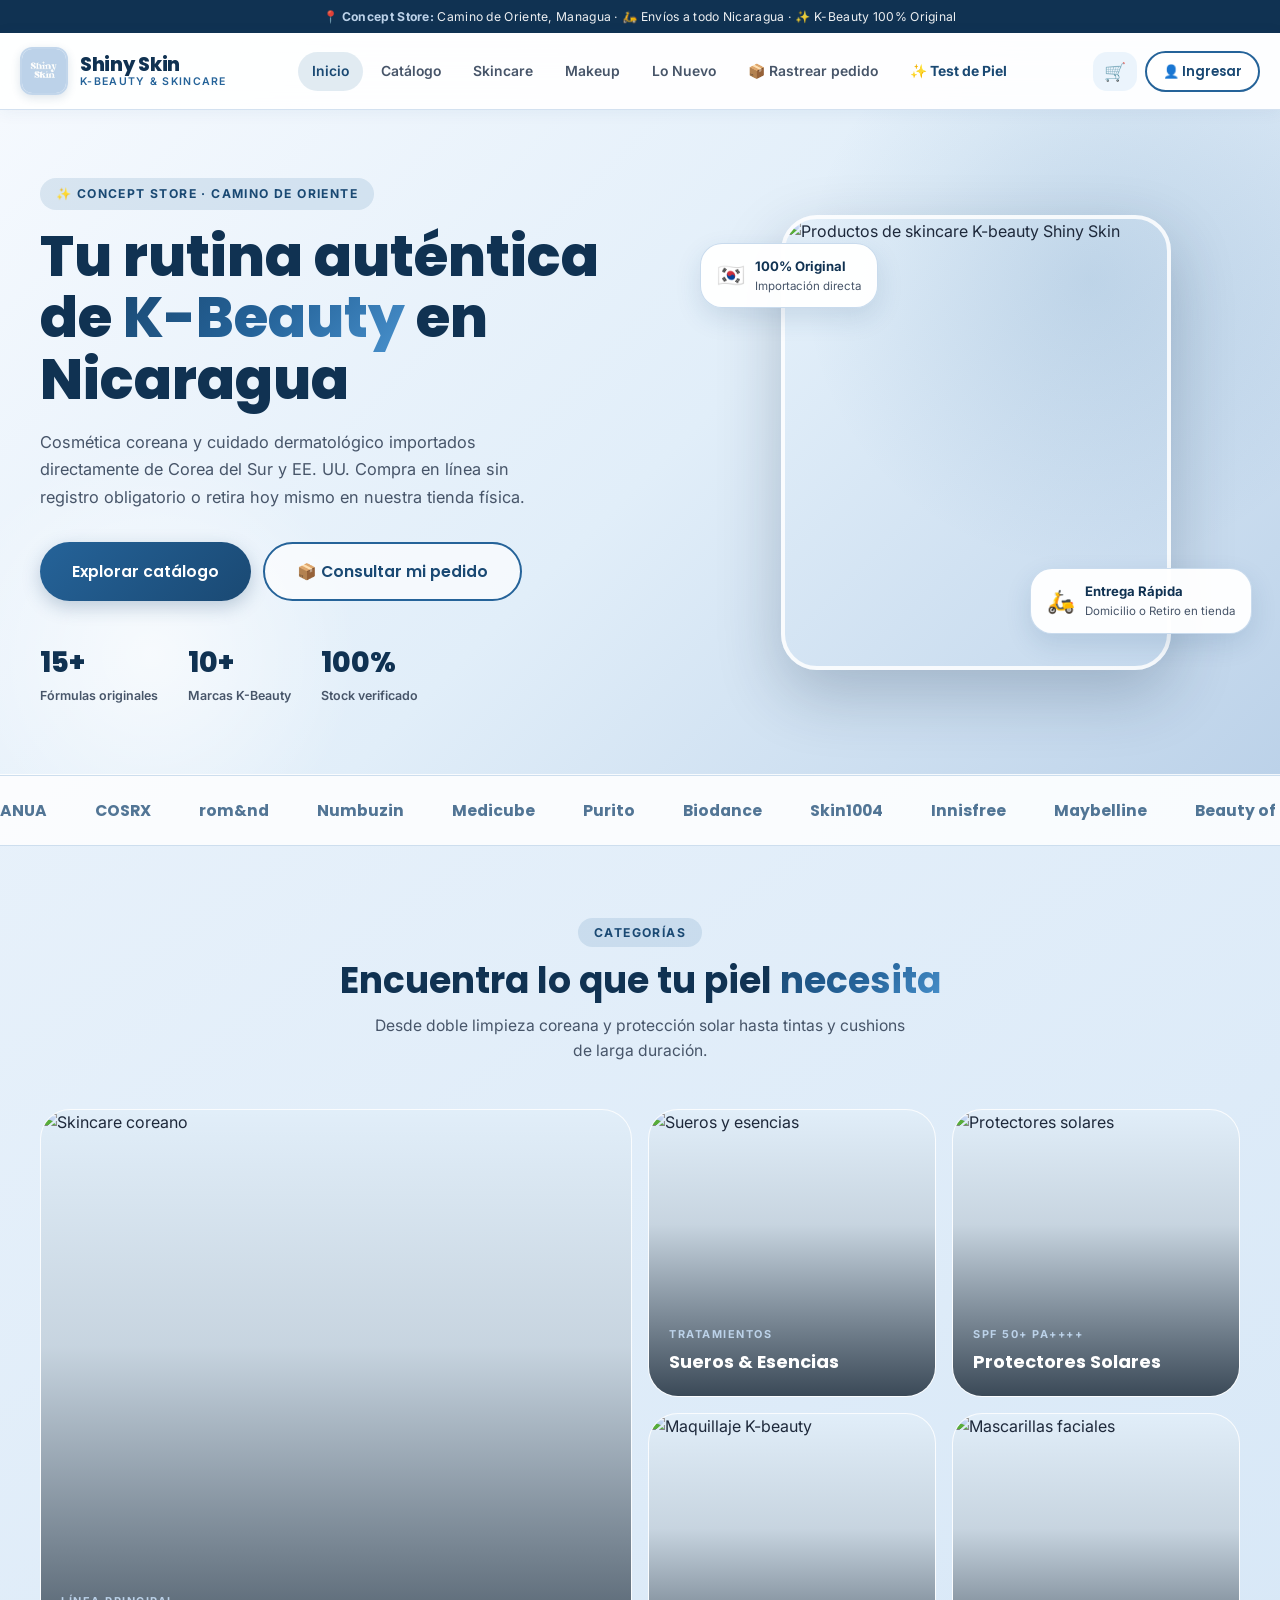
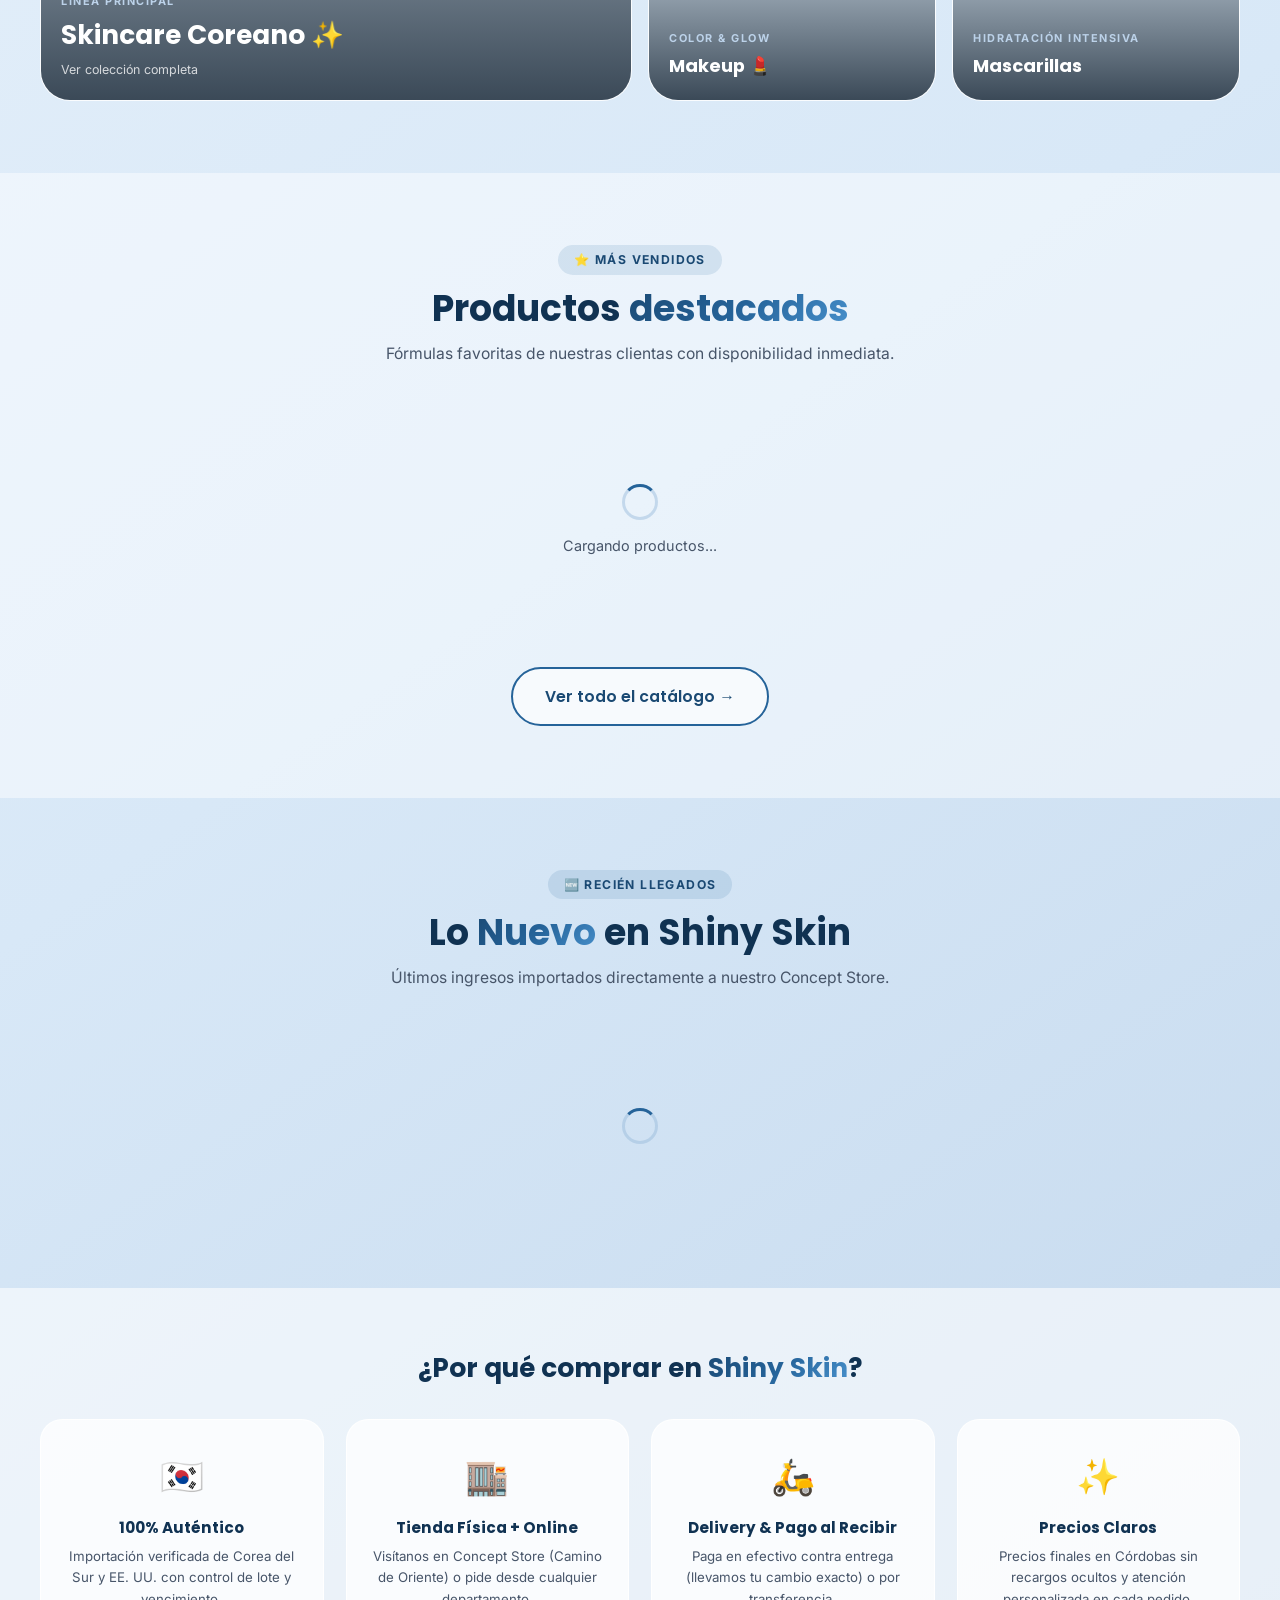
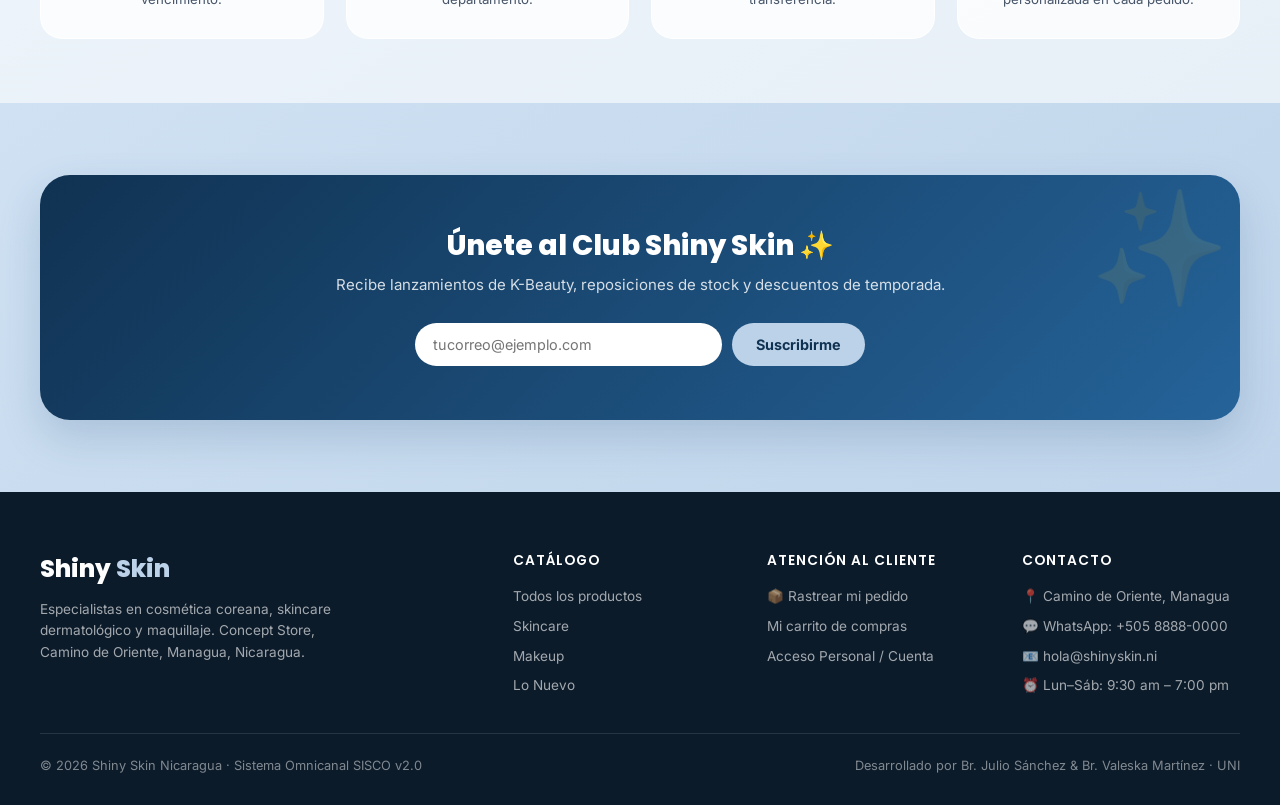
==== commit 4a25633f: "." ====
--- a/frontend/index.html
+++ b/frontend/index.html
@@ -89,15 +89,28 @@
     .newsletter-btn:hover { background: #ffffff; }
 
     @media (max-width: 900px) {
-      .hero-content { grid-template-columns: 1fr; text-align: center; padding: 48px 20px; }
-      .hero-desc { margin-left: auto; margin-right: auto; }
+      .hero-content { grid-template-columns: 1fr; text-align: center; padding: 38px 16px 42px; gap: 24px; }
+      .hero-title { font-size: clamp(1.85rem, 6.2vw, 2.55rem); margin-bottom: 14px; }
+      .hero-desc { margin-left: auto; margin-right: auto; font-size: 0.94rem; margin-bottom: 22px; }
       .hero-cta, .hero-stats { justify-content: center; }
+      .hero-stats { gap: 20px; margin-top: 28px; }
+      .hero-stat-num { font-size: 1.45rem; }
       .hero-visual { display: none; }
-      .cat-grid, .features-grid { grid-template-columns: repeat(2, 1fr); }
-      .cat-card:first-child { grid-column: span 2; }
+      .cat-grid, .features-grid { grid-template-columns: repeat(2, 1fr); gap: 12px; }
+      .cat-card:first-child { grid-column: span 2; grid-row: auto; min-height: 195px; aspect-ratio: 16 / 9; }
+      .cat-card-content { padding: 14px; }
+      .cat-card-name { font-size: 0.98rem; }
+      .cat-card:first-child .cat-card-name { font-size: 1.32rem; }
     }
     @media (max-width: 560px) {
-      .features-grid { grid-template-columns: 1fr; }
+      .hero-cta .btn { width: 100%; }
+      .features-grid { grid-template-columns: repeat(2, 1fr); gap: 10px; }
+      .feature-card { padding: 18px 12px; }
+      .feature-icon { font-size: 1.75rem; margin-bottom: 8px; }
+      .feature-title { font-size: 0.85rem; }
+      .feature-desc { font-size: 0.76rem; }
+      .newsletter { padding: 34px 20px; border-radius: 22px; }
+      .newsletter-title { font-size: 1.38rem; }
       .newsletter-form { flex-direction: column; }
     }
   </style>
@@ -105,7 +118,7 @@
 <body>
 
 <div class="top-notice-bar">
-  📍 <strong>Concept Store:</strong> Camino de Oriente, Managua · 🛵 Envíos a todo Nicaragua · Precios finales conforme a <strong>Ley N.° 842</strong>
+  📍 <strong>Concept Store:</strong> Camino de Oriente, Managua · 🛵 Envíos a todo Nicaragua · ✨ K-Beauty 100% Original
 </div>
 
 <!-- ===== NAVBAR ===== -->
@@ -292,9 +305,9 @@
         <div class="feature-desc">Paga en efectivo contra entrega (llevamos tu cambio exacto) o por transferencia.</div>
       </div>
       <div class="feature-card">
-        <div class="feature-icon">⚖️</div>
-        <div class="feature-title">Transparencia Total</div>
-        <div class="feature-desc">Precios finales claros en Córdobas y privacidad de datos conforme a Ley N.° 842 y Ley N.° 787.</div>
+        <div class="feature-icon">✨</div>
+        <div class="feature-title">Precios Claros</div>
+        <div class="feature-desc">Precios finales en Córdobas sin recargos ocultos y atención personalizada en cada pedido.</div>
       </div>
     </div>
   </div>
@@ -338,7 +351,6 @@
         <div class="footer-links">
           <a href="#" onclick="event.preventDefault();openTrackingModal()" class="footer-link">📦 Rastrear mi pedido</a>
           <a href="carrito.html" class="footer-link">Mi carrito de compras</a>
-          <a href="#" onclick="event.preventDefault();document.getElementById('legalModal').classList.add('active')" class="footer-link">Política de Privacidad &amp; Ley 842</a>
           <a href="login.html" class="footer-link">Acceso Personal / Cuenta</a>
         </div>
       </div>
@@ -358,21 +370,6 @@
     </div>
   </div>
 </footer>
-
-<!-- Modal Aviso Legal Ley 787 y Ley 842 -->
-<div class="modal-overlay" id="legalModal" onclick="if(event.target===this)this.classList.remove('active')">
-  <div class="modal">
-    <div class="modal-header">
-      <div class="modal-title">⚖️ Transparencia y Protección de Datos</div>
-      <button class="modal-close" onclick="document.getElementById('legalModal').classList.remove('active')">✕</button>
-    </div>
-    <div style="font-size:0.88rem;color:var(--color-text-muted);line-height:1.7;display:flex;flex-direction:column;gap:12px;">
-      <p><strong>Ley N.° 842 (Derechos de las Personas Consumidoras):</strong> Todos los precios publicados en el catálogo de Shiny Skin expresan el precio final en Córdobas (C$) bajo Régimen Simplificado de Cuota Fija, sin recargos ocultos. Los costos de envío a domicilio se informan antes de confirmar tu pedido.</p>
-      <p><strong>Ley N.° 787 (Protección de Datos Personales):</strong> Tu nombre, teléfono y dirección de entrega se utilizan exclusivamente para procesar, facturar y despachar tus pedidos en Shiny Skin, sin ser compartidos con terceros ajenos a la logística de entrega.</p>
-      <p><strong>Política de Higiene Cosmética:</strong> Por seguridad dermatológica, los productos cosméticos sellados aplican a cambio inmediato únicamente por defecto de fábrica o error de despacho reportado dentro de las primeras 24 horas.</p>
-    </div>
-  </div>
-</div>
 
 <script src="js/config.js"></script>
 <script src="js/api.js"></script>
--- a/frontend/css/main.css
+++ b/frontend/css/main.css
@@ -65,13 +65,15 @@
 
 /* ---- Reset ---- */
 *, *::before, *::after { box-sizing: border-box; margin: 0; padding: 0; }
-html { scroll-behavior: smooth; font-size: 16px; }
+html { scroll-behavior: smooth; font-size: 16px; overflow-x: hidden; }
 body {
   font-family: 'Inter', sans-serif;
   background: linear-gradient(145deg, #eef5fc 0%, #d8e8f7 52%, var(--color-brand-pastel) 100%);
   color: var(--color-text);
   line-height: 1.6;
   min-height: 100vh;
+  overflow-x: hidden;
+  -webkit-tap-highlight-color: transparent;
 }
 img { max-width: 100%; display: block; }
 a { text-decoration: none; color: inherit; }
@@ -89,10 +91,11 @@
 }
 
 /* ---- Layout ---- */
-.container { max-width: 1240px; margin: 0 auto; padding: 0 20px; }
-.grid-2 { display: grid; grid-template-columns: repeat(2, 1fr); gap: 24px; }
-.grid-3 { display: grid; grid-template-columns: repeat(3, 1fr); gap: 24px; }
-.grid-4 { display: grid; grid-template-columns: repeat(4, 1fr); gap: 20px; }
+.container { max-width: 1240px; margin: 0 auto; padding: 0 20px; width: 100%; }
+.grid-2 { display: grid; grid-template-columns: repeat(2, minmax(0, 1fr)); gap: 24px; }
+.grid-3 { display: grid; grid-template-columns: repeat(3, minmax(0, 1fr)); gap: 24px; }
+.grid-4 { display: grid; grid-template-columns: repeat(4, minmax(0, 1fr)); gap: 20px; }
+.grid-2 > *, .grid-3 > *, .grid-4 > * { min-width: 0; }
 .flex { display: flex; }
 .flex-center { display: flex; align-items: center; justify-content: center; }
 .flex-between { display: flex; align-items: center; justify-content: space-between; }
@@ -114,6 +117,7 @@
   font-weight: 600;
   transition: var(--transition);
   white-space: nowrap;
+  max-width: 100%;
   position: relative;
   overflow: hidden;
 }
@@ -612,35 +616,77 @@
 
 /* ---- Responsive ---- */
 @media (max-width: 1024px) {
-  .grid-4 { grid-template-columns: repeat(3, 1fr); }
-  .footer-grid { grid-template-columns: 1fr 1fr; }
+  .grid-4 { grid-template-columns: repeat(3, minmax(0, 1fr)); }
+  .footer-grid { grid-template-columns: minmax(0, 1fr) minmax(0, 1fr); }
 }
 @media (max-width: 820px) {
-  .mobile-menu-btn { display: inline-flex; }
+  .top-notice-bar { font-size: 0.7rem; padding: 6px 10px; line-height: 1.35; }
+  .navbar { padding: 0 12px; }
+  .navbar-inner { height: 64px; gap: 10px; }
+  .navbar-logo { gap: 9px; }
+  .navbar-logo img { height: 40px; width: 40px; border-radius: 10px; }
+  .navbar-brand-title { font-size: 1.04rem; }
+  .navbar-brand-sub { font-size: 0.6rem; letter-spacing: 0.9px; }
+  .navbar-actions { gap: 6px; }
+  .mobile-menu-btn { display: inline-flex; width: 38px; height: 38px; }
   .navbar-nav {
     display: none;
     position: absolute;
-    top: 76px;
+    top: 64px;
     left: 0;
     right: 0;
     background: rgba(255, 255, 255, 0.98);
+    backdrop-filter: blur(20px);
     border-bottom: 1px solid var(--color-surface-3);
-    box-shadow: var(--shadow-md);
+    box-shadow: var(--shadow-lg);
     flex-direction: column;
     align-items: stretch;
-    padding: 14px 20px;
-    gap: 6px;
+    padding: 12px 16px 16px;
+    gap: 4px;
+    z-index: 160;
   }
   .navbar-nav.open { display: flex; }
-  .nav-link { border-radius: var(--radius-md); padding: 10px 14px; }
+  .nav-link { border-radius: var(--radius-md); padding: 11px 14px; font-size: 0.92rem; }
 }
 @media (max-width: 768px) {
-  .grid-2, .grid-3, .grid-4 { grid-template-columns: repeat(2, 1fr); }
-  .section { padding: 52px 0; }
-  .footer-grid { grid-template-columns: 1fr; gap: 24px; }
+  .container { padding: 0 14px; }
+  .grid-2, .grid-3, .grid-4 { grid-template-columns: repeat(2, minmax(0, 1fr)); gap: 14px; }
+  .section { padding: 44px 0; }
+  .section-header { margin-bottom: 28px; }
+  .section-subtitle { font-size: 0.9rem; }
+  .card-body { padding: 18px 14px; }
+  .form-control { font-size: 16px; min-width: 0; }
+  .footer { padding: 42px 0 24px; }
+  .footer-grid { grid-template-columns: minmax(0, 1fr); gap: 22px; }
+  .footer-bottom { flex-direction: column; text-align: center; gap: 6px; }
+}
+@media (max-width: 600px) {
+  .modal-overlay { padding: 12px; }
+  .modal { padding: 22px 16px; border-radius: 20px; max-height: 88dvh; }
+  .modal-title { font-size: 1.06rem; }
+  .toast-container { left: 12px; right: 12px; bottom: 14px; }
+  .toast { max-width: 100%; width: 100%; font-size: 0.84rem; padding: 12px 14px; }
 }
 @media (max-width: 480px) {
-  .grid-2, .grid-3, .grid-4 { grid-template-columns: 1fr; }
-  .hero { min-height: 460px; }
+  .grid-2, .grid-3 { grid-template-columns: minmax(0, 1fr); gap: 14px; }
+  /* Mantener 2 columnas en vitrinas de productos para experiencia tipo app e-commerce */
+  .grid-4 { grid-template-columns: repeat(2, minmax(0, 1fr)); gap: 10px; }
+  .btn { white-space: normal; text-align: center; }
+  .btn-lg { padding: 13px 20px; font-size: 0.92rem; }
+  .hero { min-height: 400px; }
   .navbar-brand-sub { display: none; }
-}
+  .navbar-actions .btn-sm { padding: 7px 11px; font-size: 0.76rem; }
+  .hide-xs { display: none !important; }
+  .product-card { border-radius: 16px; }
+  .product-card-badges { top: 8px; left: 8px; gap: 4px; }
+  .product-card-badges .badge { font-size: 0.62rem; padding: 3px 7px; }
+  .product-card-actions { display: none; }
+  .product-card-body { padding: 10px 10px 8px; }
+  .product-brand { font-size: 0.64rem; letter-spacing: 0.6px; }
+  .product-name { font-size: 0.81rem; margin-bottom: 6px; line-height: 1.3; }
+  .product-meta-pill { font-size: 0.68rem; margin-bottom: 6px; }
+  .price-main { font-size: 0.94rem; }
+  .price-original { font-size: 0.72rem; }
+  .product-card-footer { padding: 0 10px 10px; }
+  .btn-add-cart { padding: 8px 8px; font-size: 0.75rem; gap: 4px; border-radius: 10px; min-height: 38px; }
+}
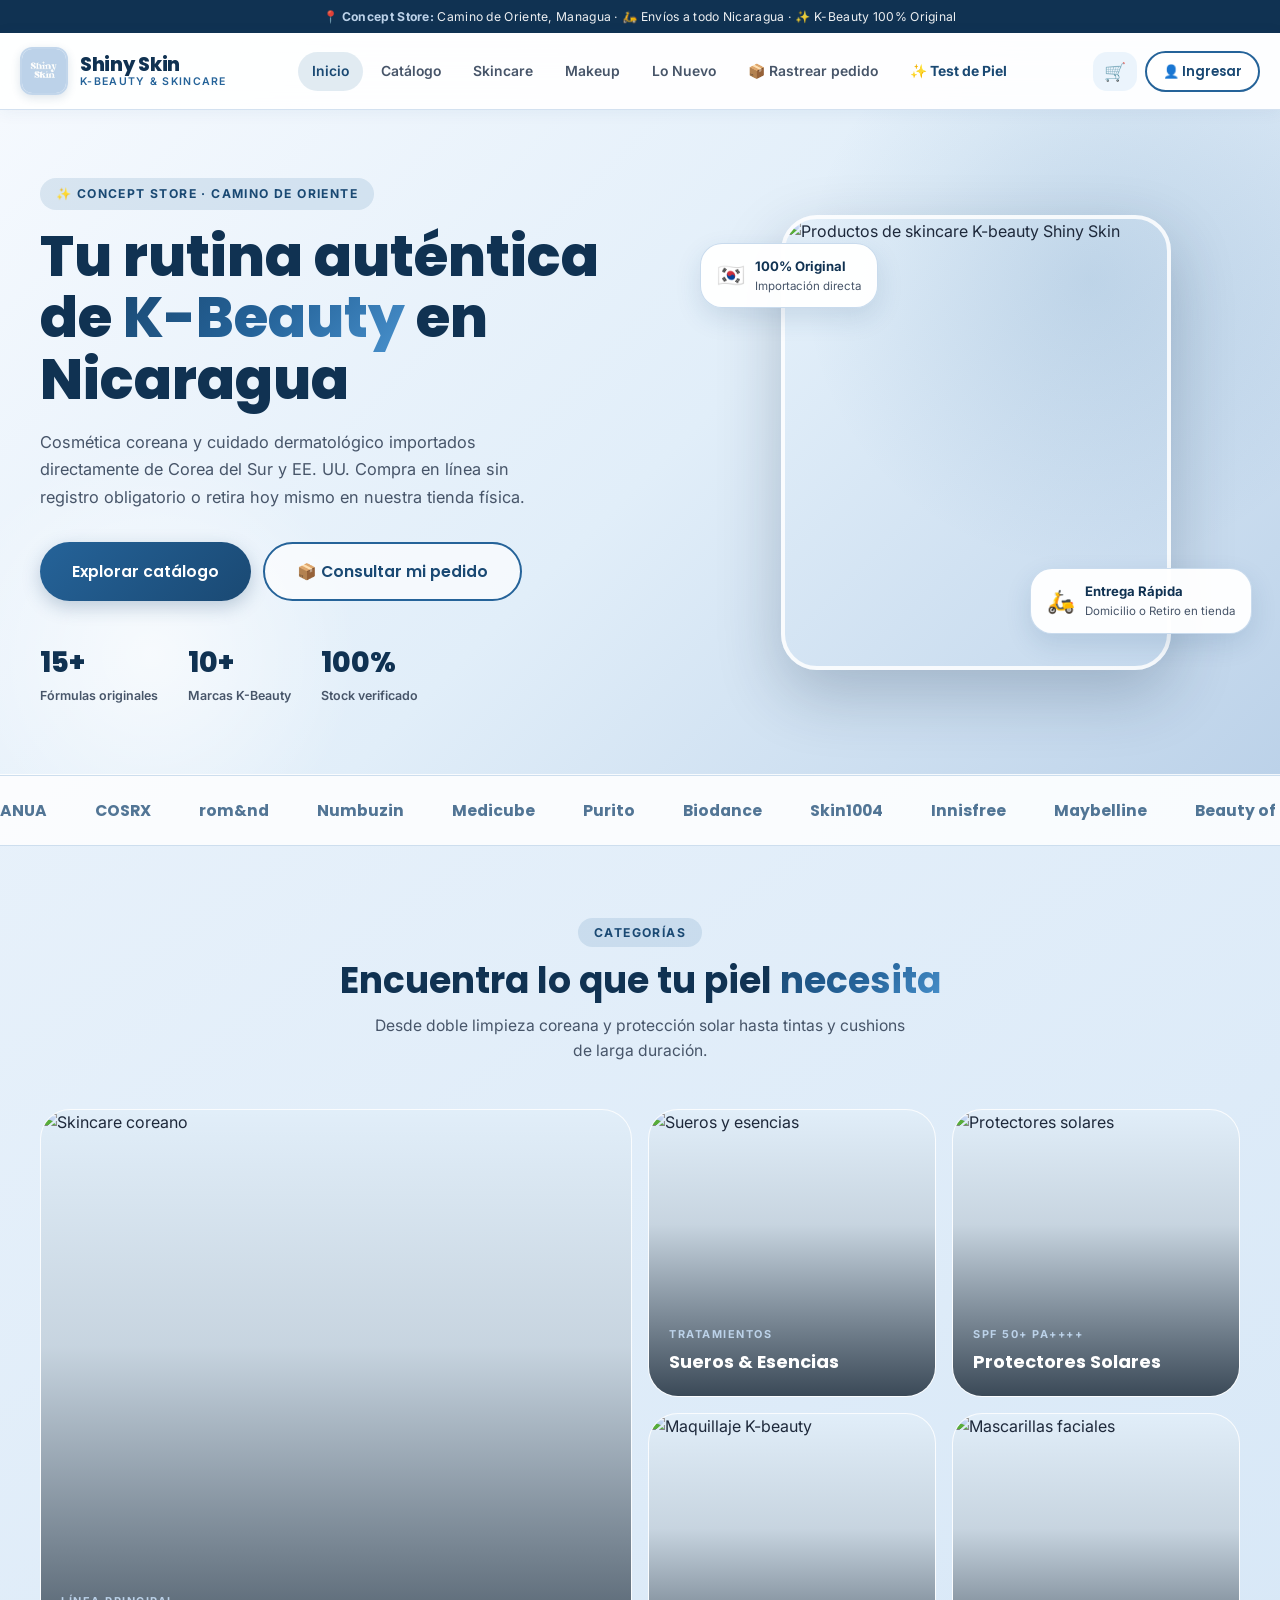
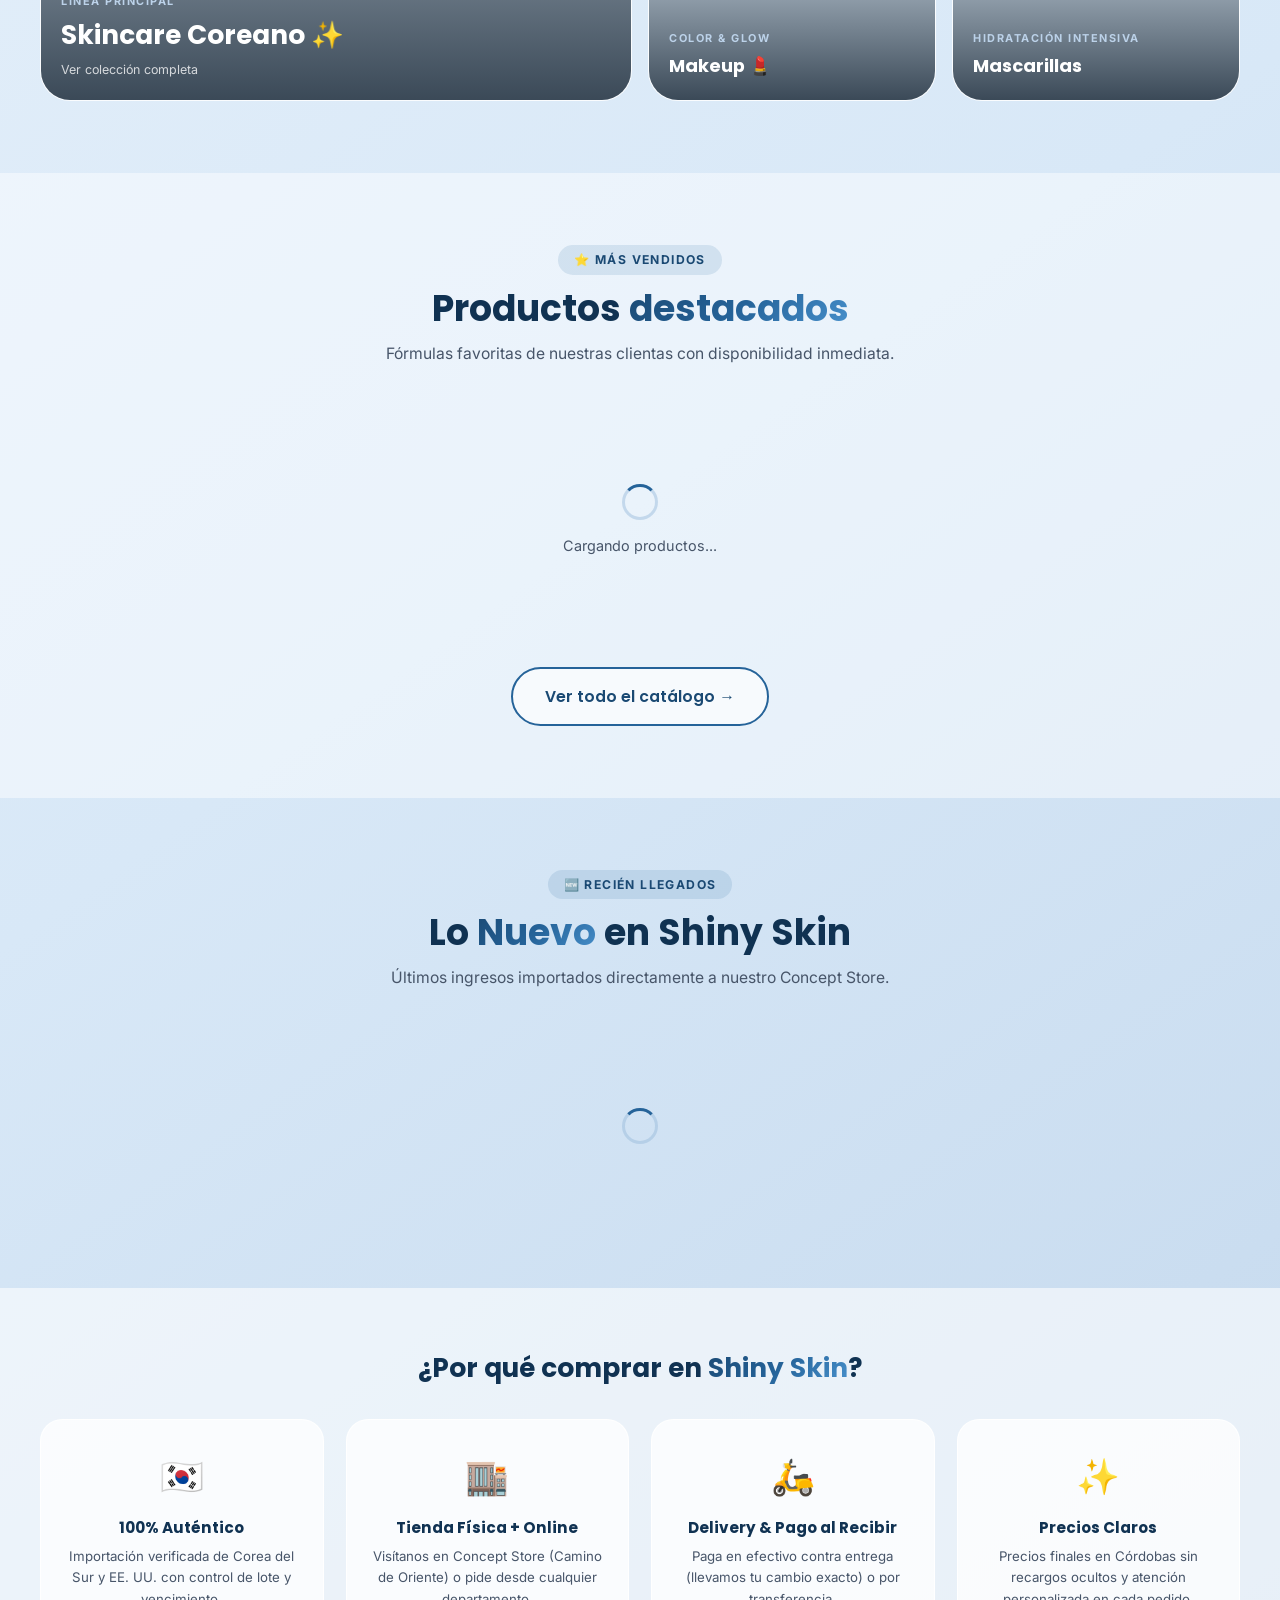
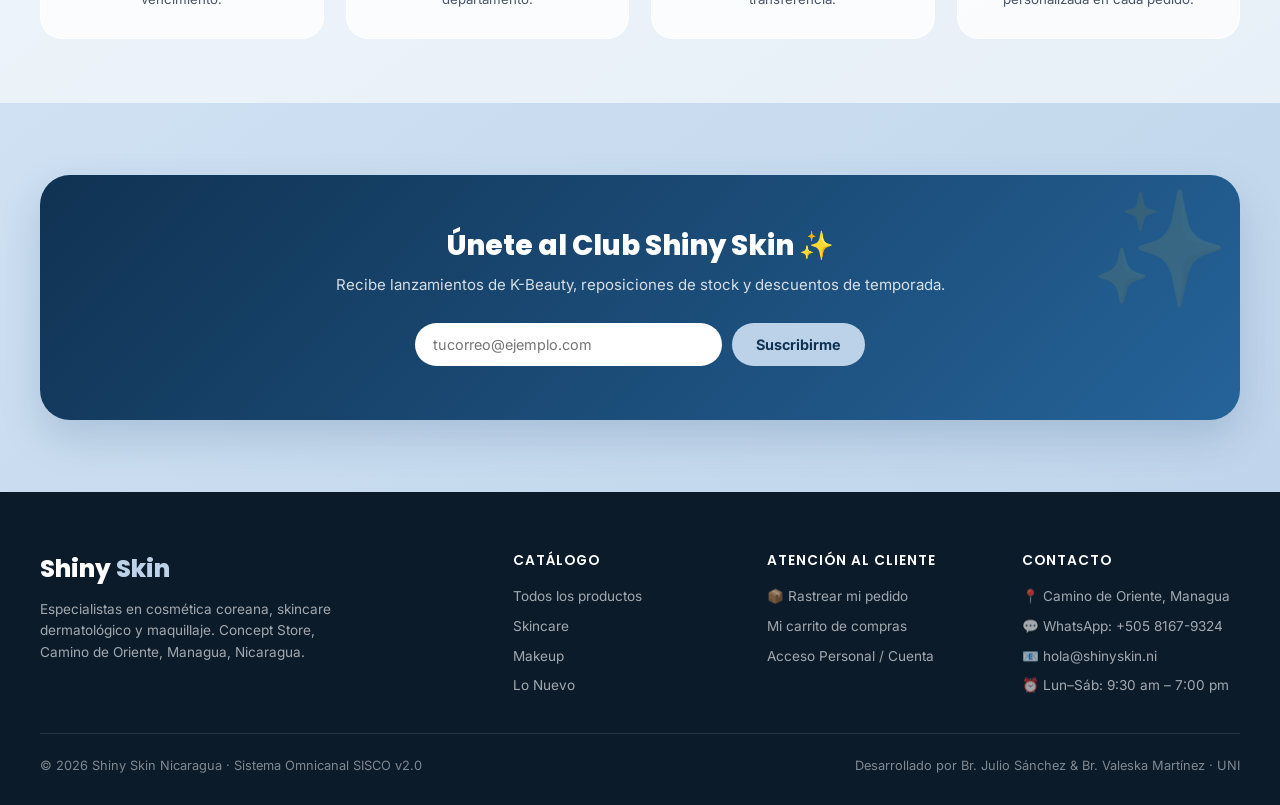
==== commit 73159be0: ""Mensajes de WhatsApp detallados y numero oficial +505 8167-9324"" ====
--- a/frontend/index.html
+++ b/frontend/index.html
@@ -358,7 +358,7 @@
         <div class="footer-title">Contacto</div>
         <div class="footer-links">
           <span class="footer-link">📍 Camino de Oriente, Managua</span>
-          <a id="footerWaLink" href="https://wa.me/50588880000" target="_blank" rel="noopener" class="footer-link">💬 WhatsApp Shiny Skin</a>
+          <a id="footerWaLink" href="https://wa.me/50581679324" target="_blank" rel="noopener" class="footer-link">💬 WhatsApp: +505 8167-9324</a>
           <span class="footer-link">📧 hola@shinyskin.ni</span>
           <span class="footer-link">⏰ Lun–Sáb: 9:30 am – 7:00 pm</span>
         </div>
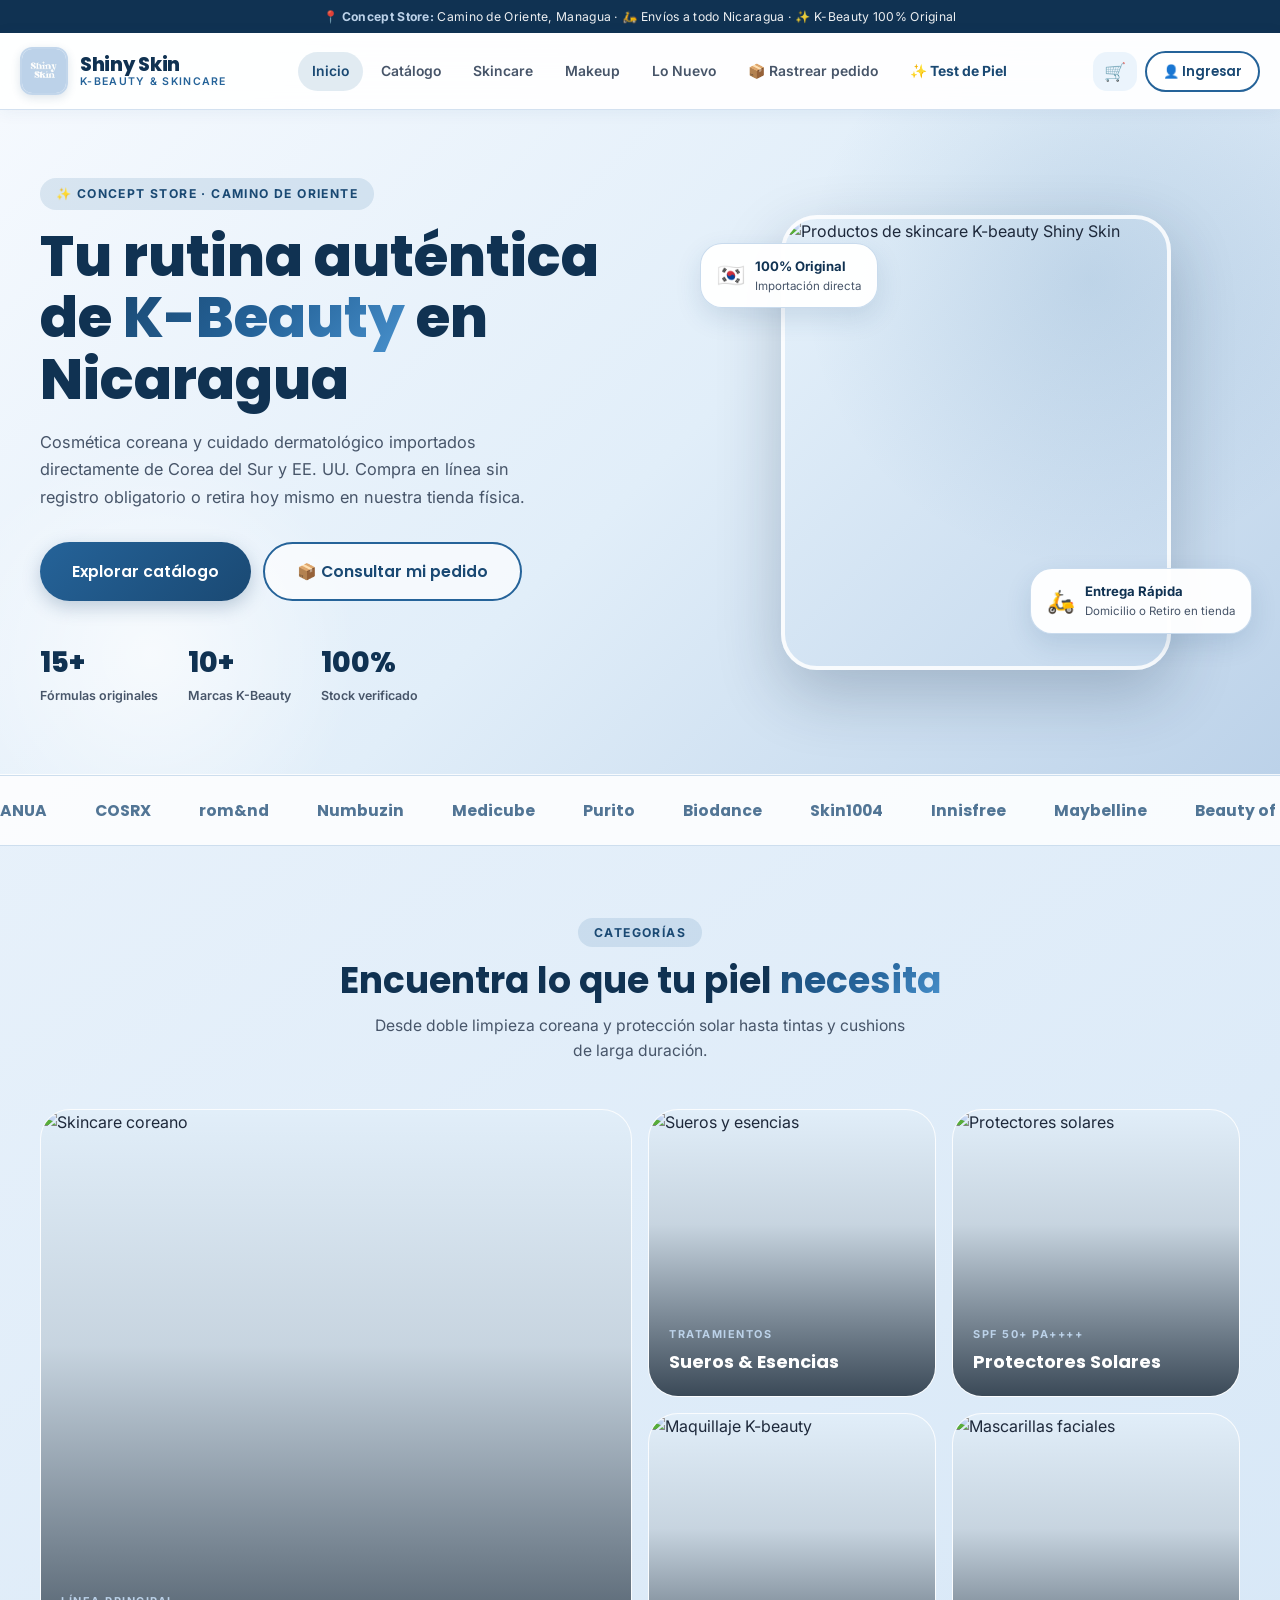
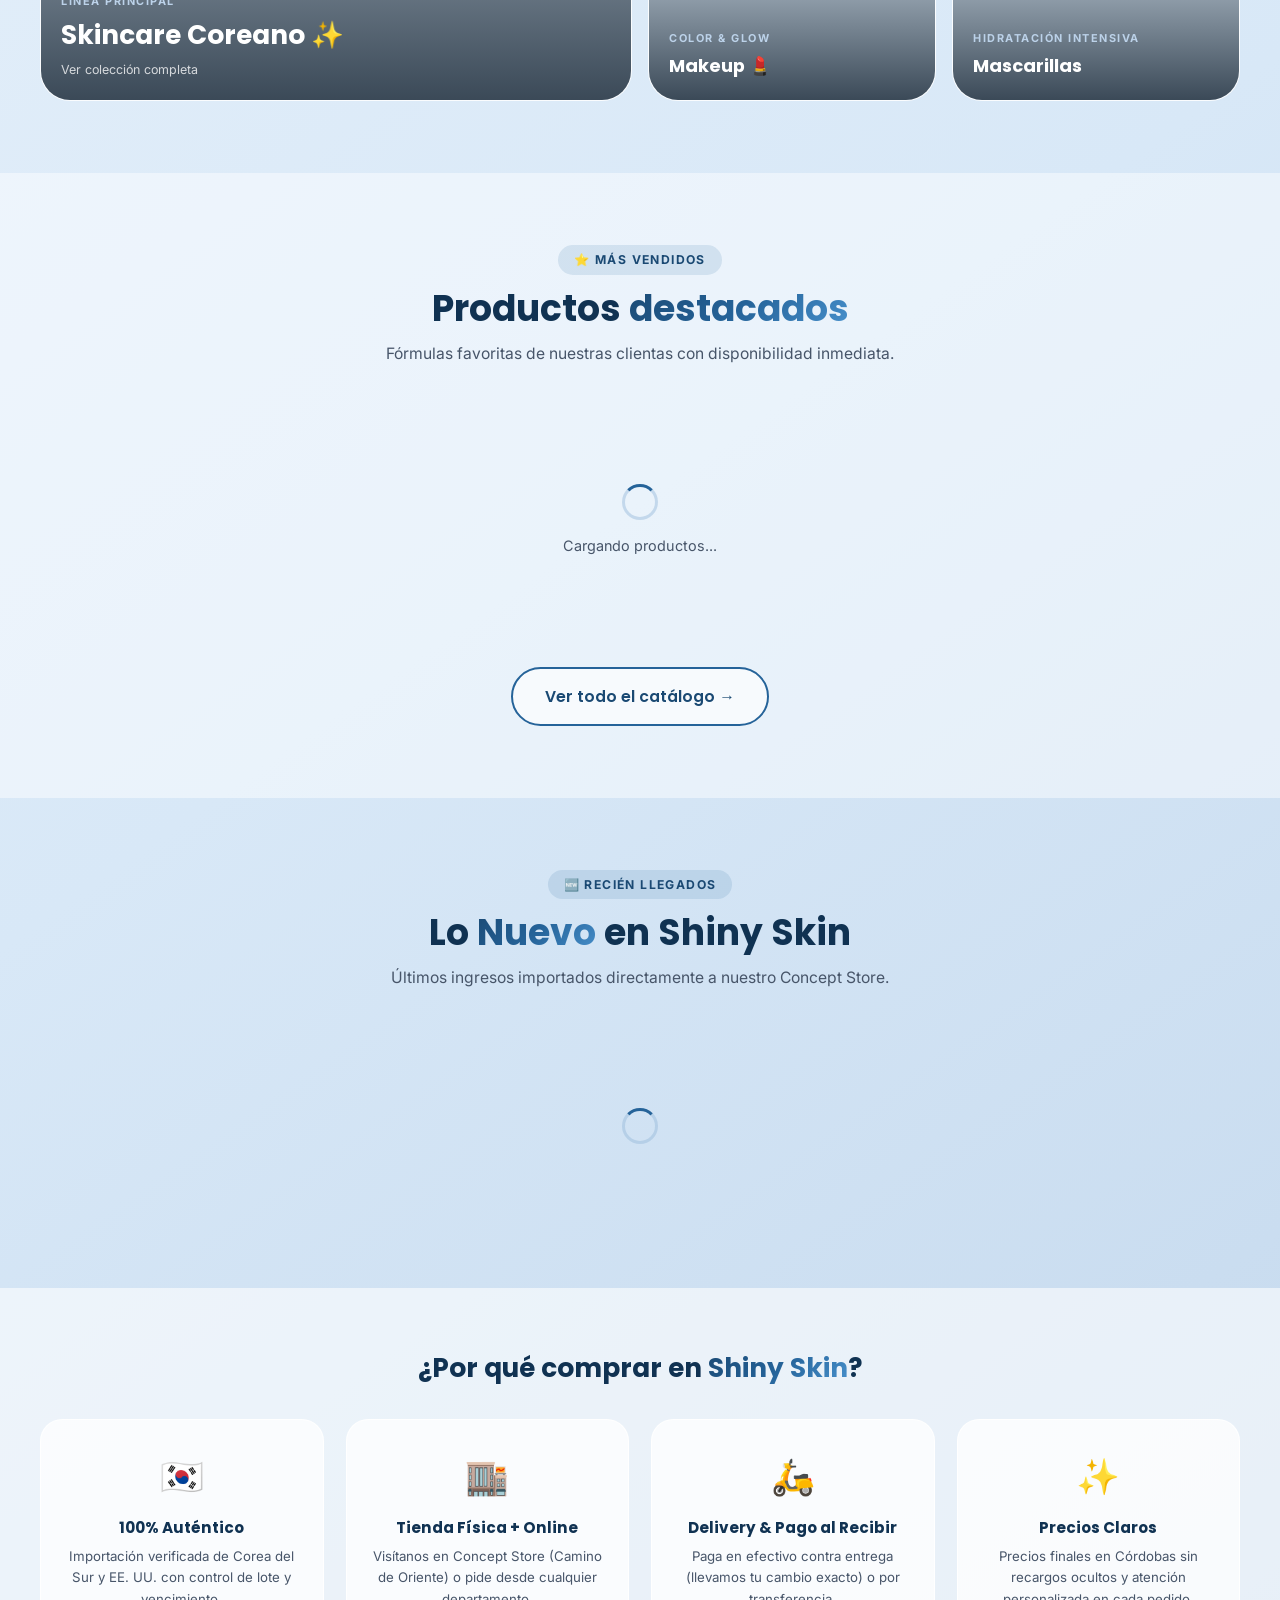
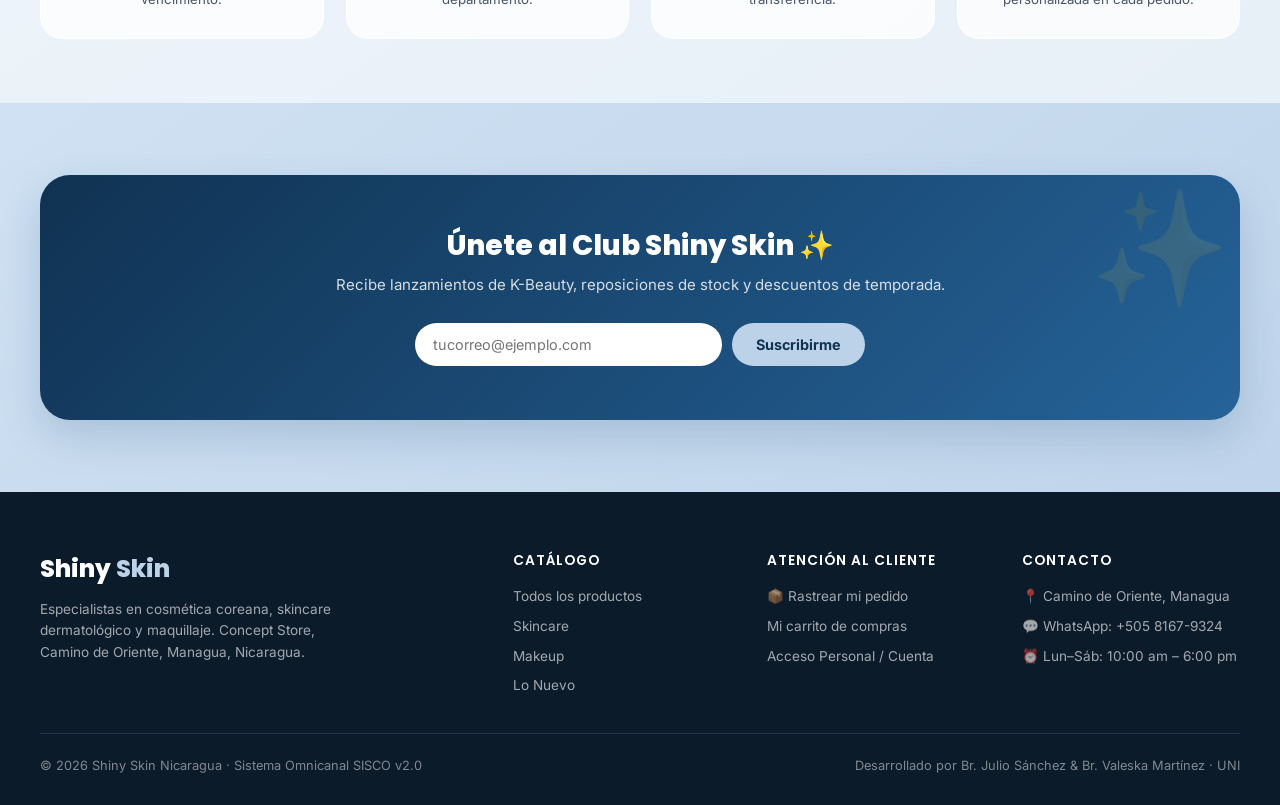
==== commit 23edd586: "." ====
--- a/frontend/index.html
+++ b/frontend/index.html
@@ -359,8 +359,7 @@
         <div class="footer-links">
           <span class="footer-link">📍 Camino de Oriente, Managua</span>
           <a id="footerWaLink" href="https://wa.me/50581679324" target="_blank" rel="noopener" class="footer-link">💬 WhatsApp: +505 8167-9324</a>
-          <span class="footer-link">📧 hola@shinyskin.ni</span>
-          <span class="footer-link">⏰ Lun–Sáb: 9:30 am – 7:00 pm</span>
+          <span class="footer-link">⏰ Lun–Sáb: 10:00 am – 6:00 pm</span>
         </div>
       </div>
     </div>
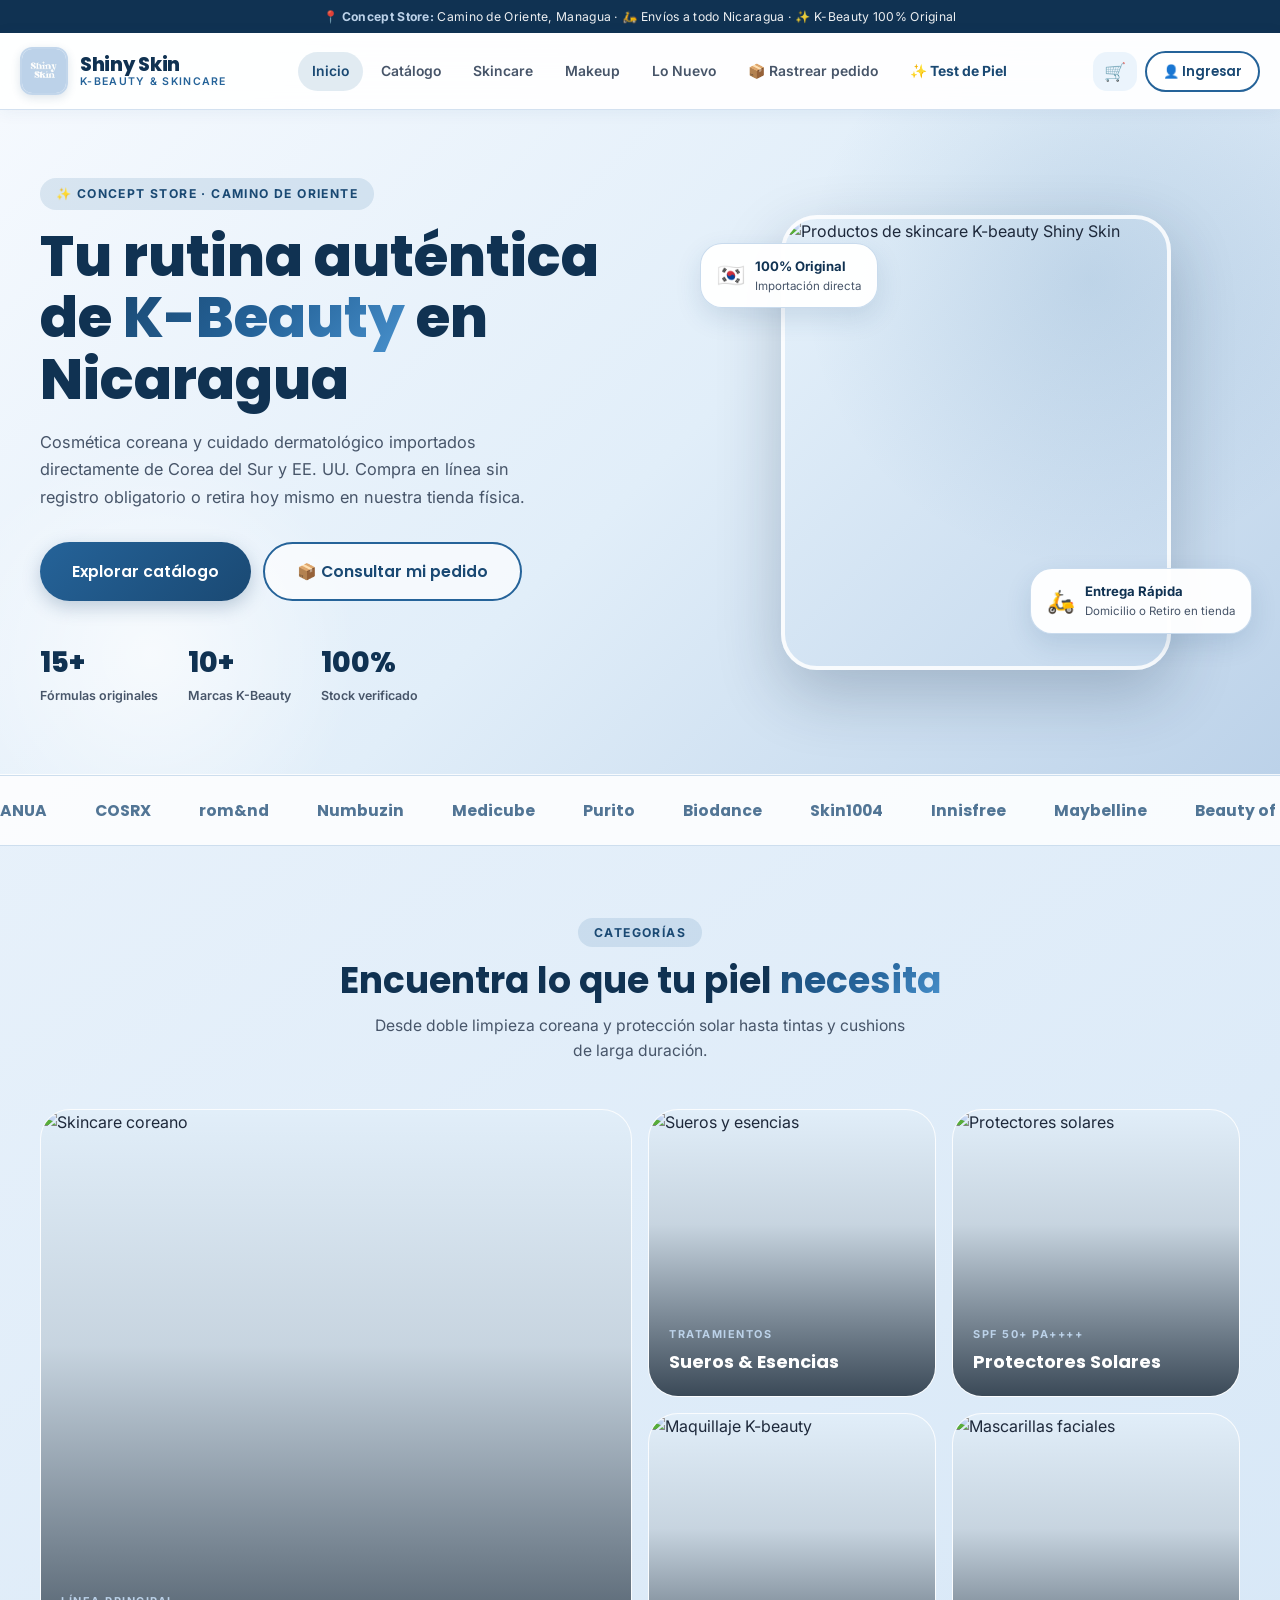
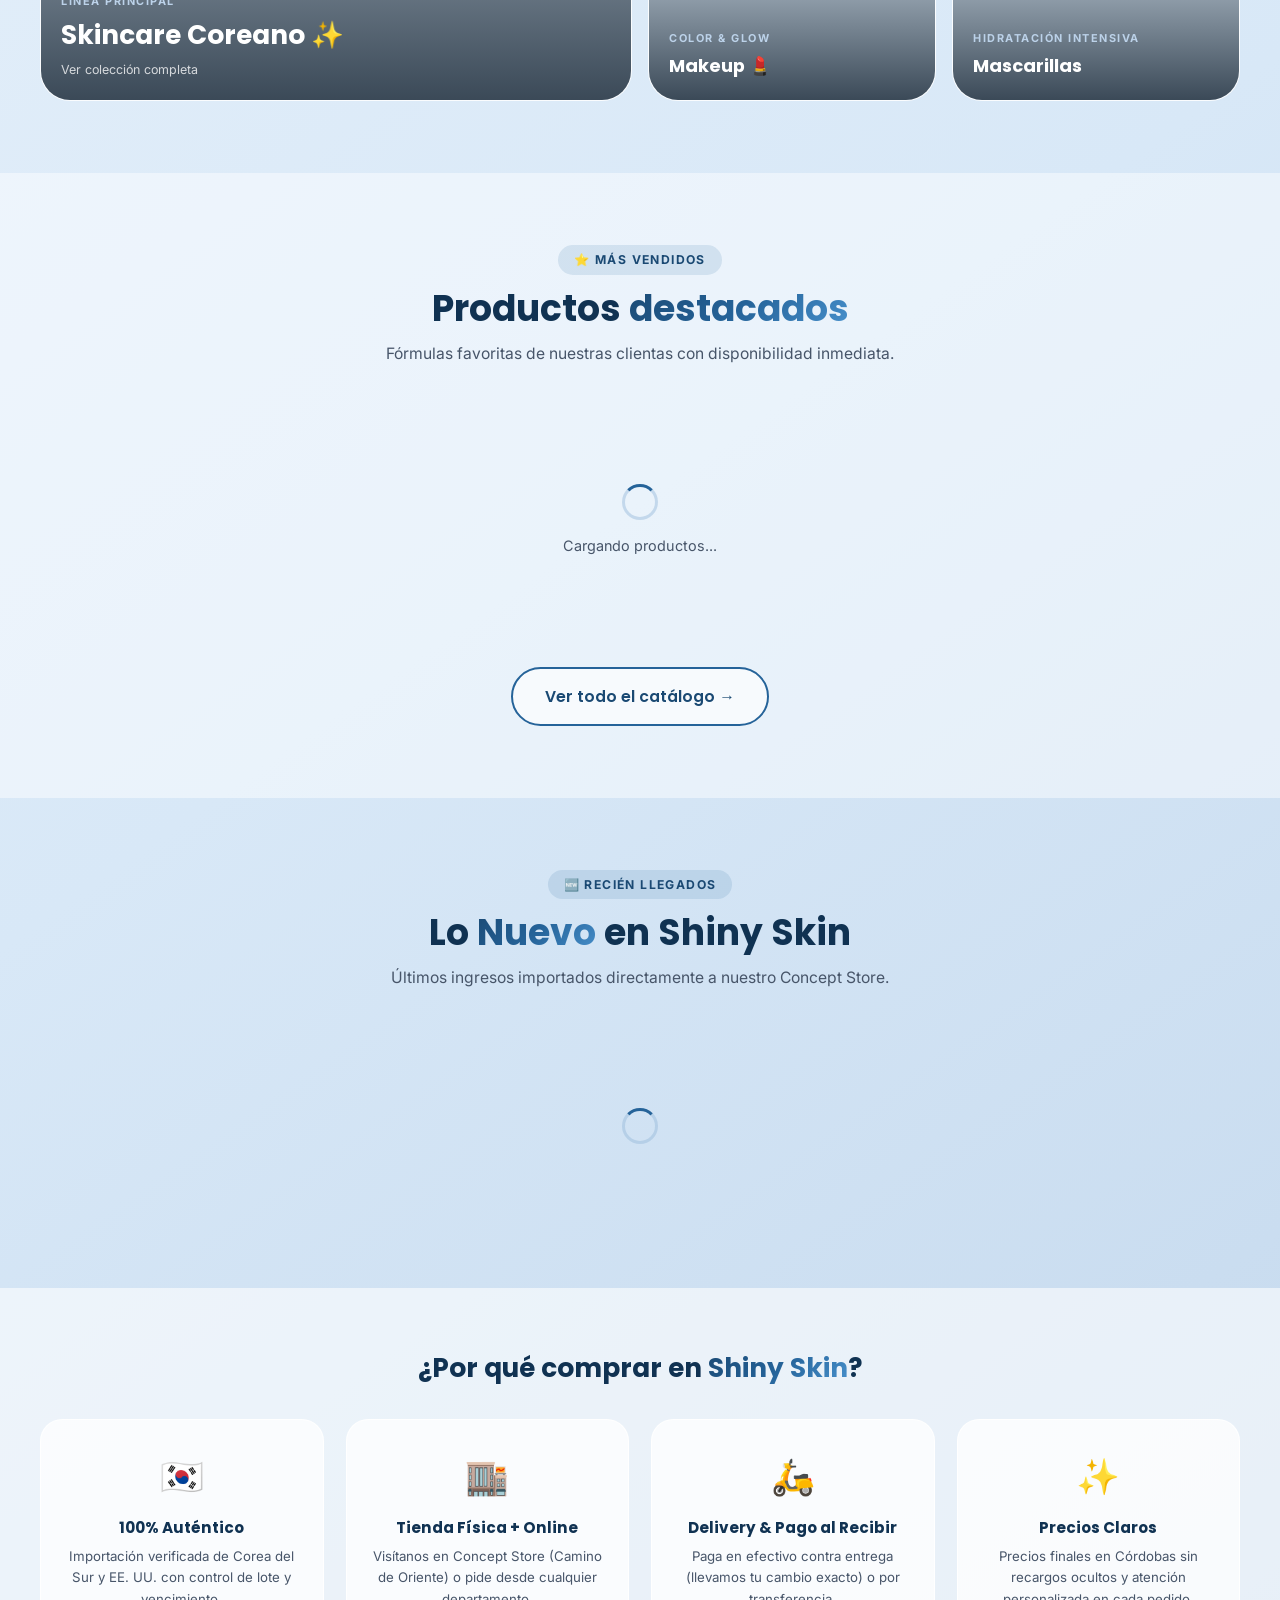
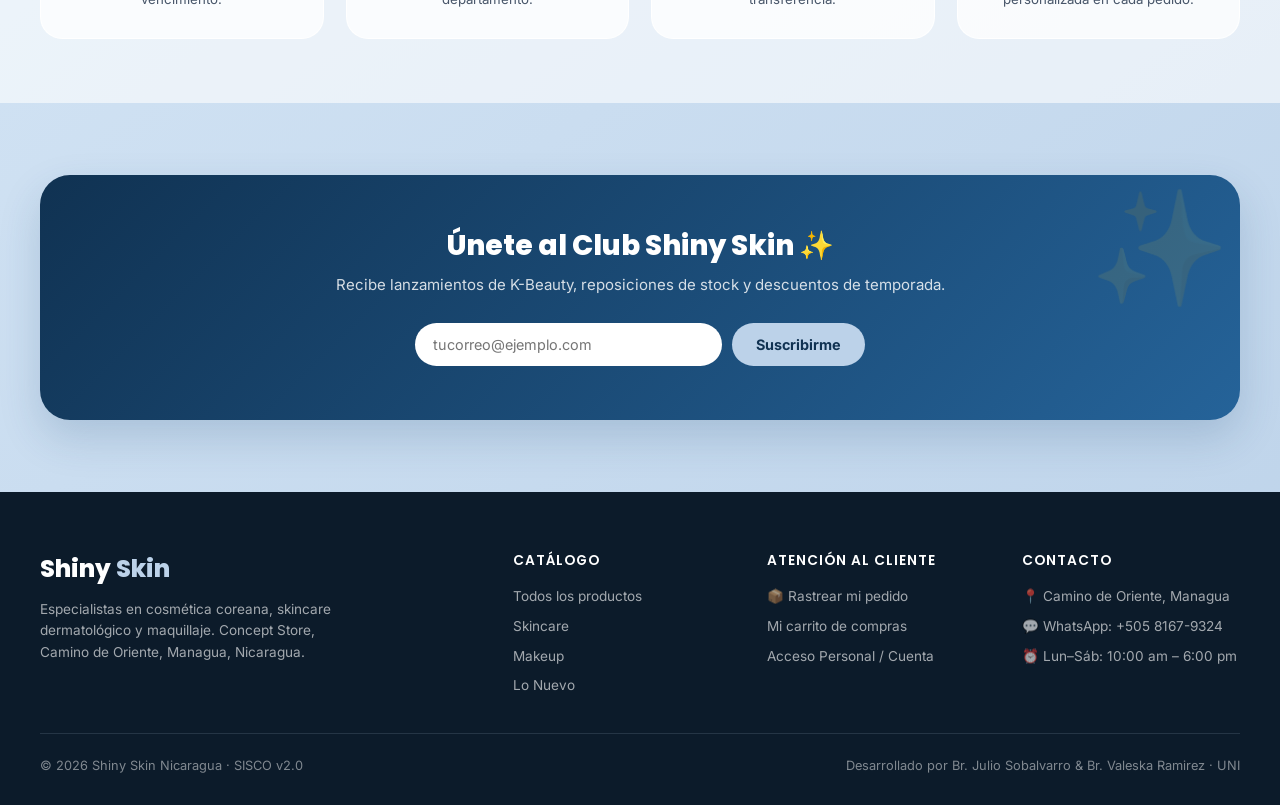
==== commit 1067d425: "." ====
--- a/frontend/index.html
+++ b/frontend/index.html
@@ -364,8 +364,8 @@
       </div>
     </div>
     <div class="footer-bottom">
-      <span>© 2026 Shiny Skin Nicaragua · Sistema Omnicanal SISCO v2.0</span>
-      <span>Desarrollado por Br. Julio Sánchez &amp; Br. Valeska Martínez · UNI</span>
+      <span>© 2026 Shiny Skin Nicaragua · SISCO v2.0</span>
+      <span>Desarrollado por Br. Julio Sobalvarro &amp; Br. Valeska Ramirez · UNI</span>
     </div>
   </div>
 </footer>
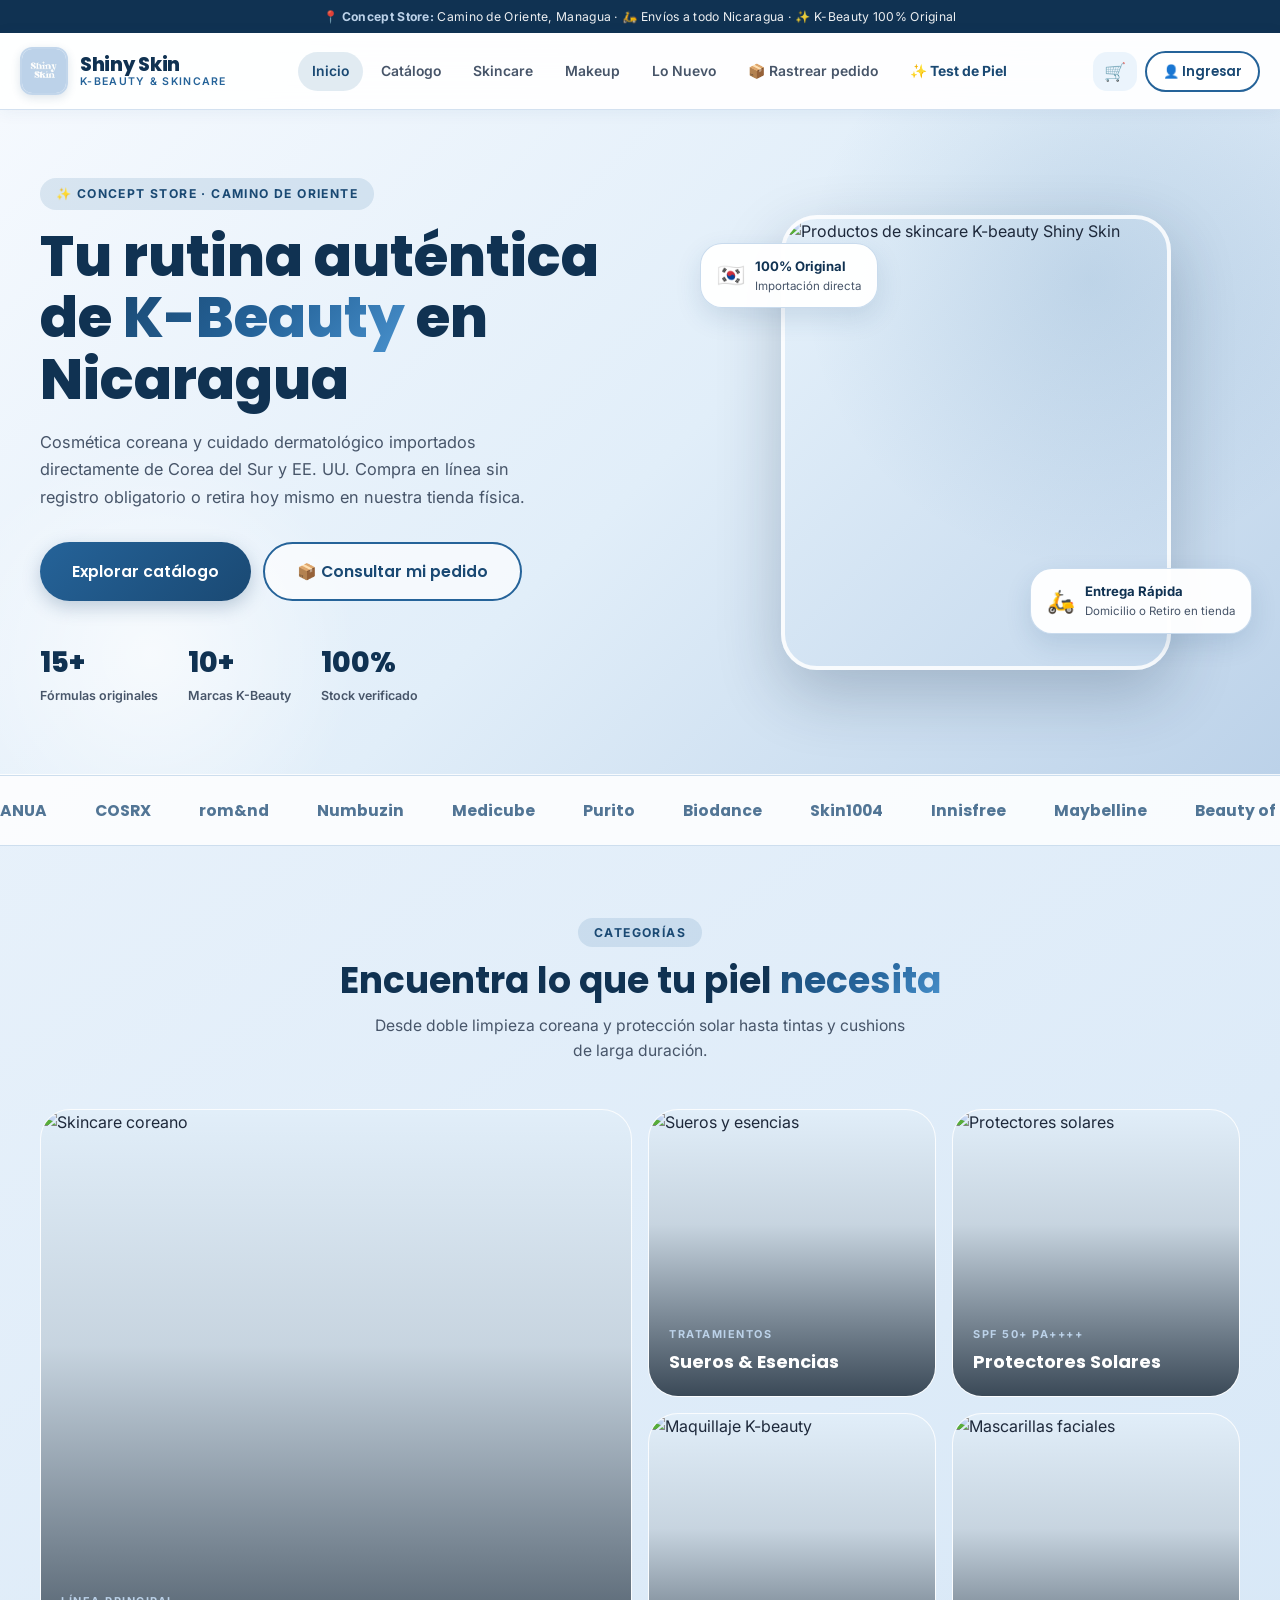
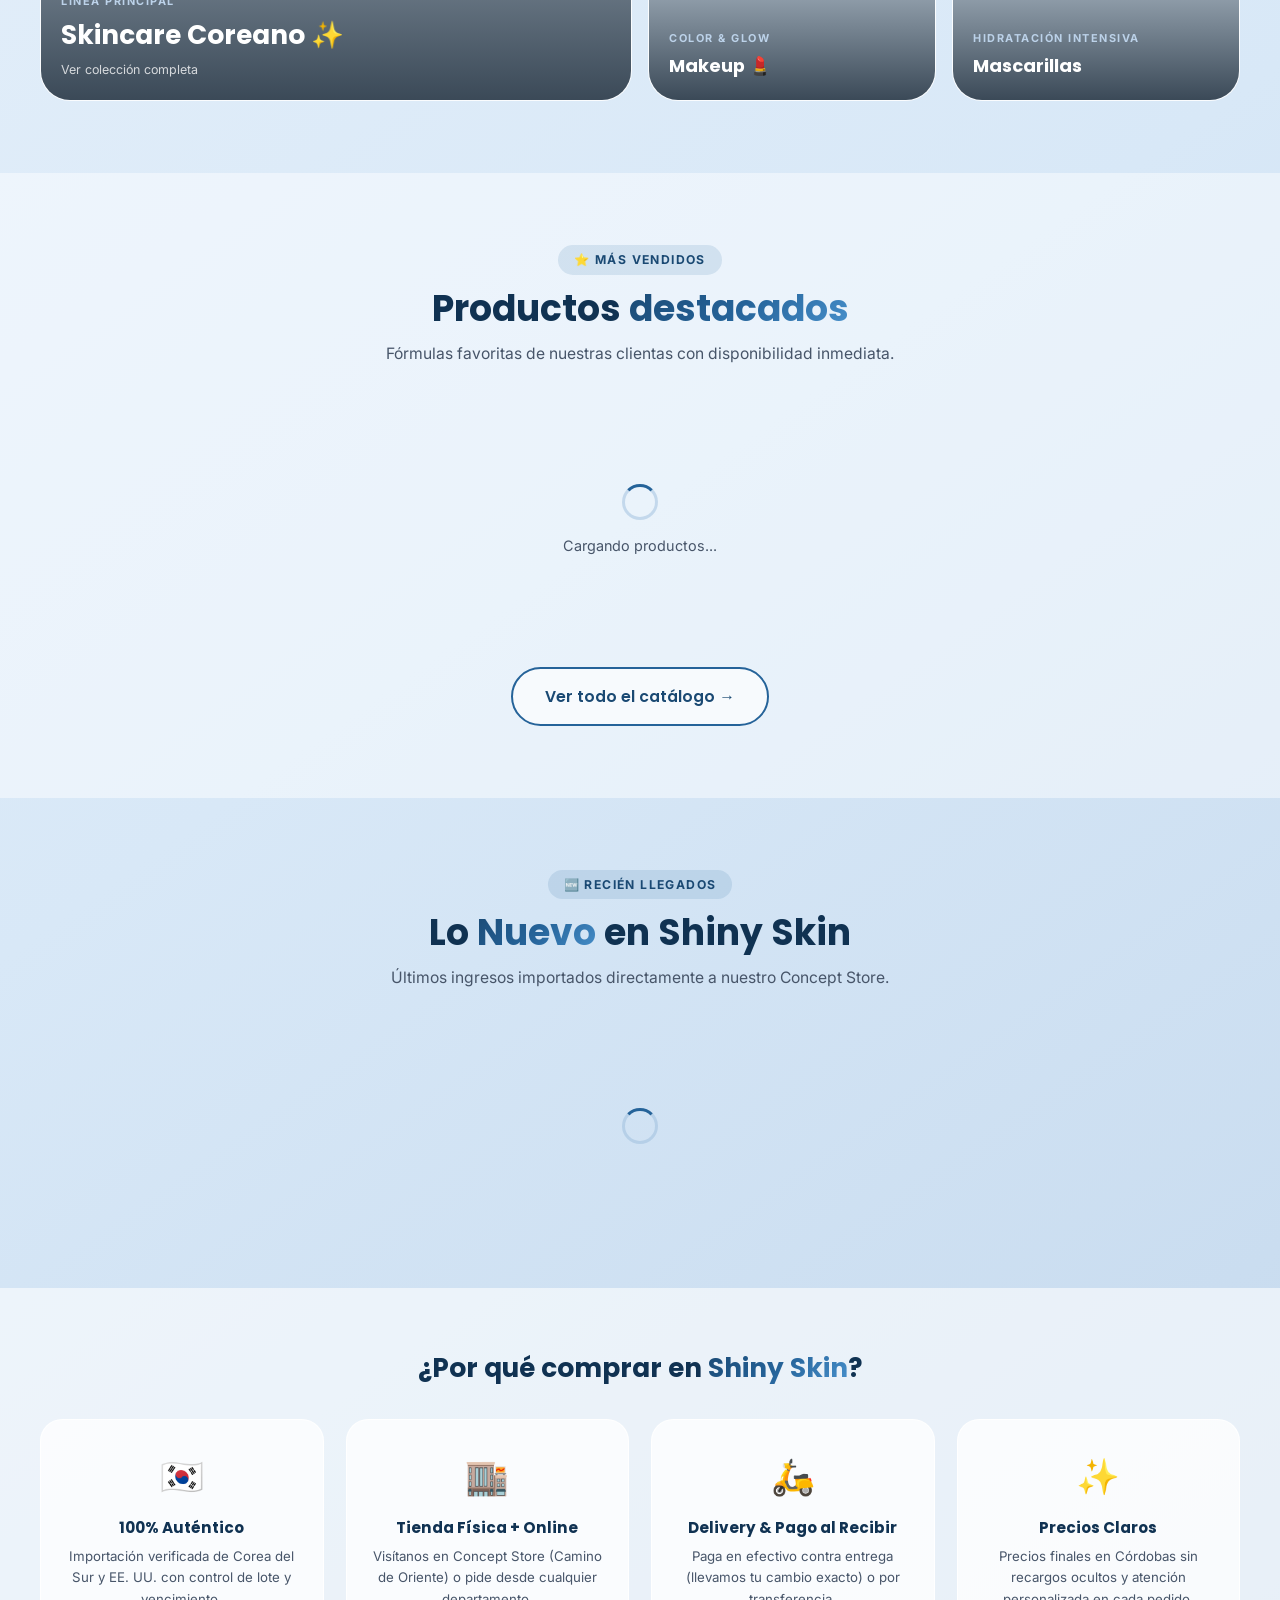
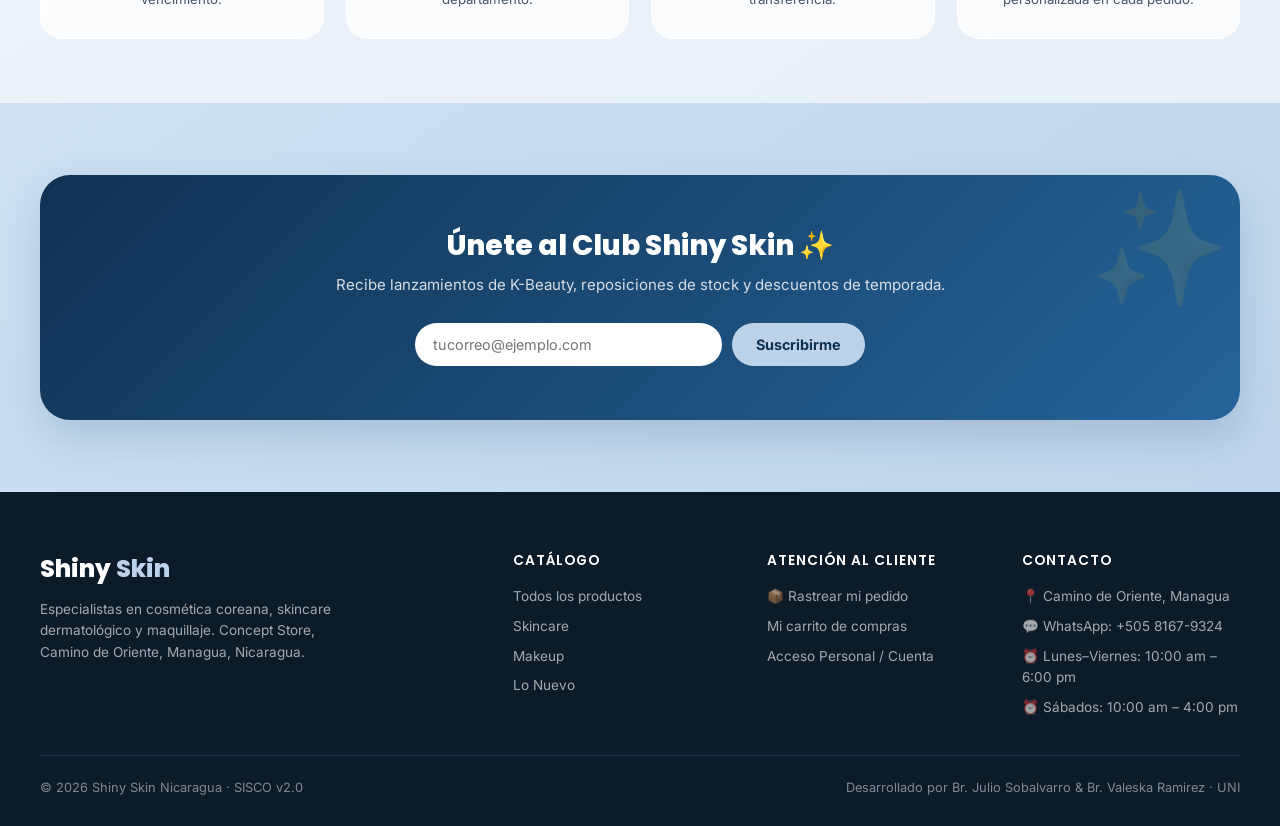
==== commit c5cee449: "." ====
--- a/frontend/index.html
+++ b/frontend/index.html
@@ -359,7 +359,8 @@
         <div class="footer-links">
           <span class="footer-link">📍 Camino de Oriente, Managua</span>
           <a id="footerWaLink" href="https://wa.me/50581679324" target="_blank" rel="noopener" class="footer-link">💬 WhatsApp: +505 8167-9324</a>
-          <span class="footer-link">⏰ Lun–Sáb: 10:00 am – 6:00 pm</span>
+          <span class="footer-link">⏰ Lunes–Viernes: 10:00 am – 6:00 pm</span>
+          <span class="footer-link">⏰ Sábados: 10:00 am – 4:00 pm</span>
         </div>
       </div>
     </div>
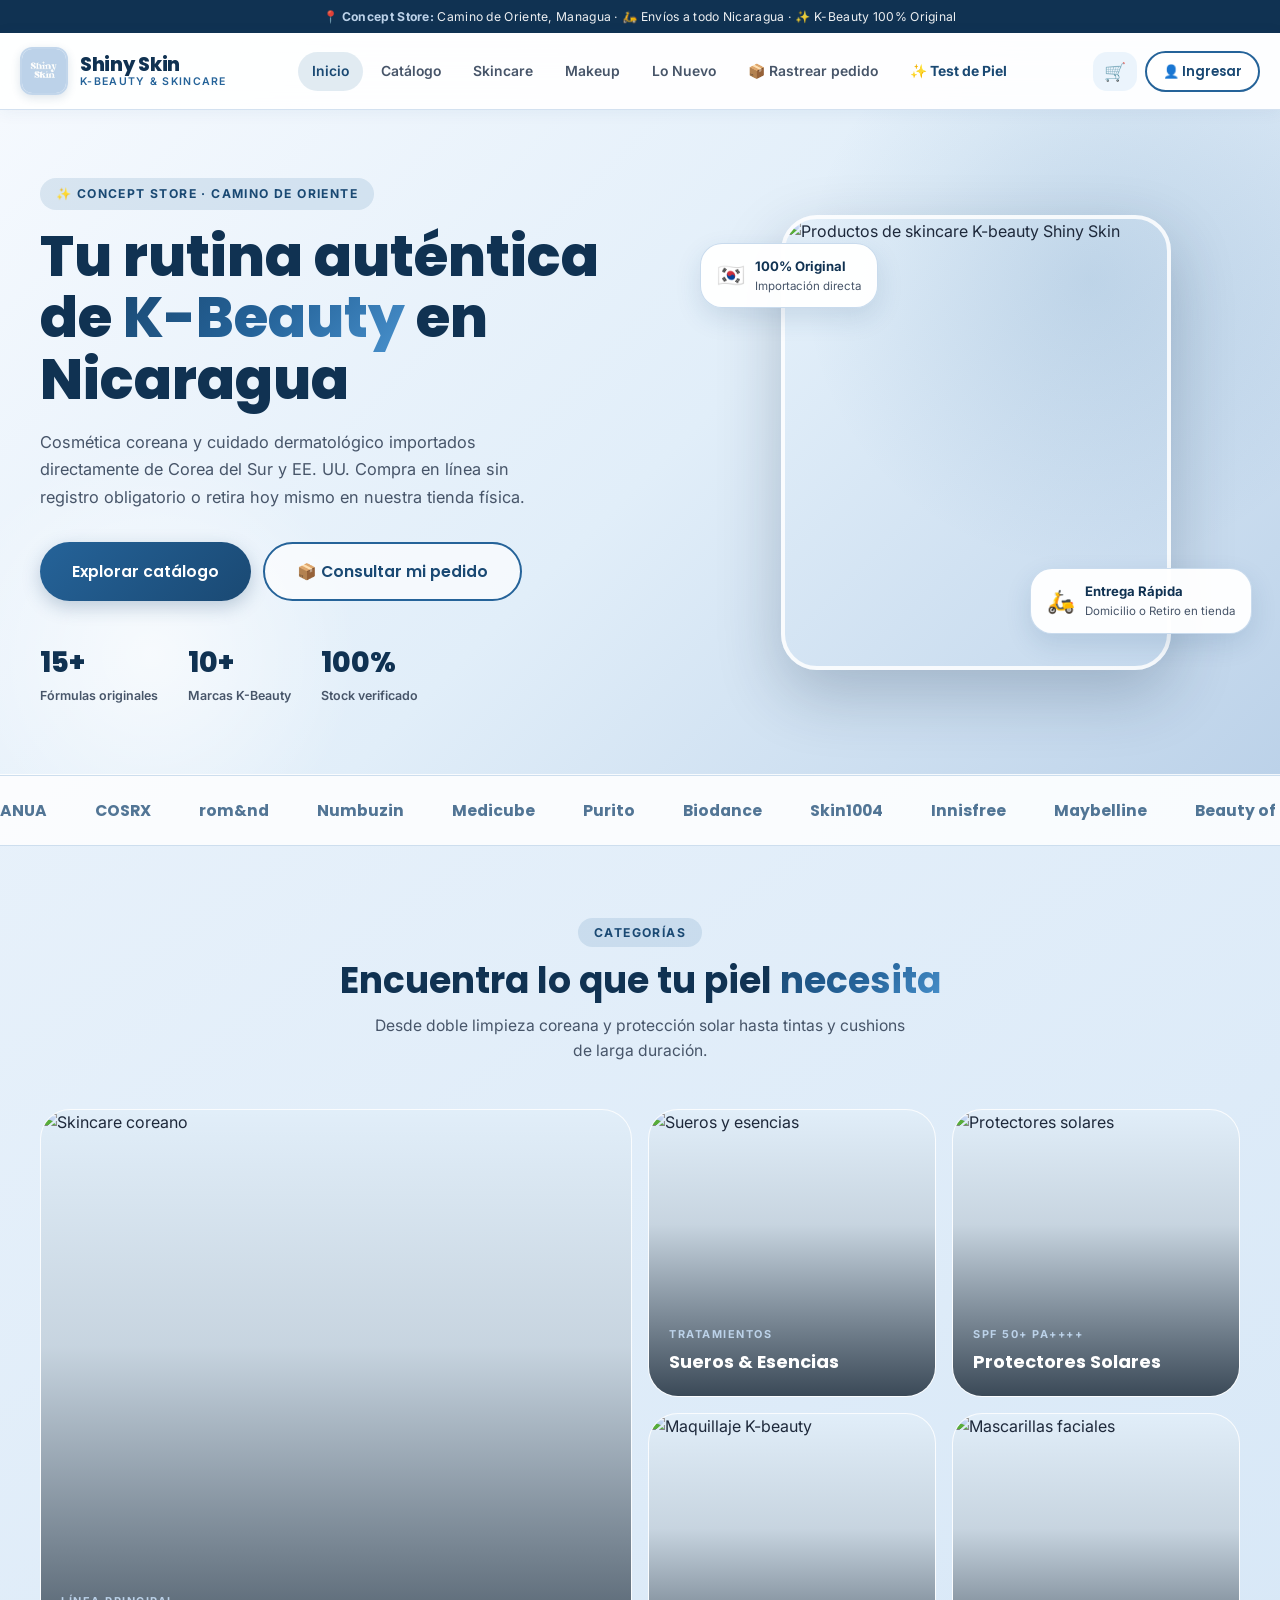
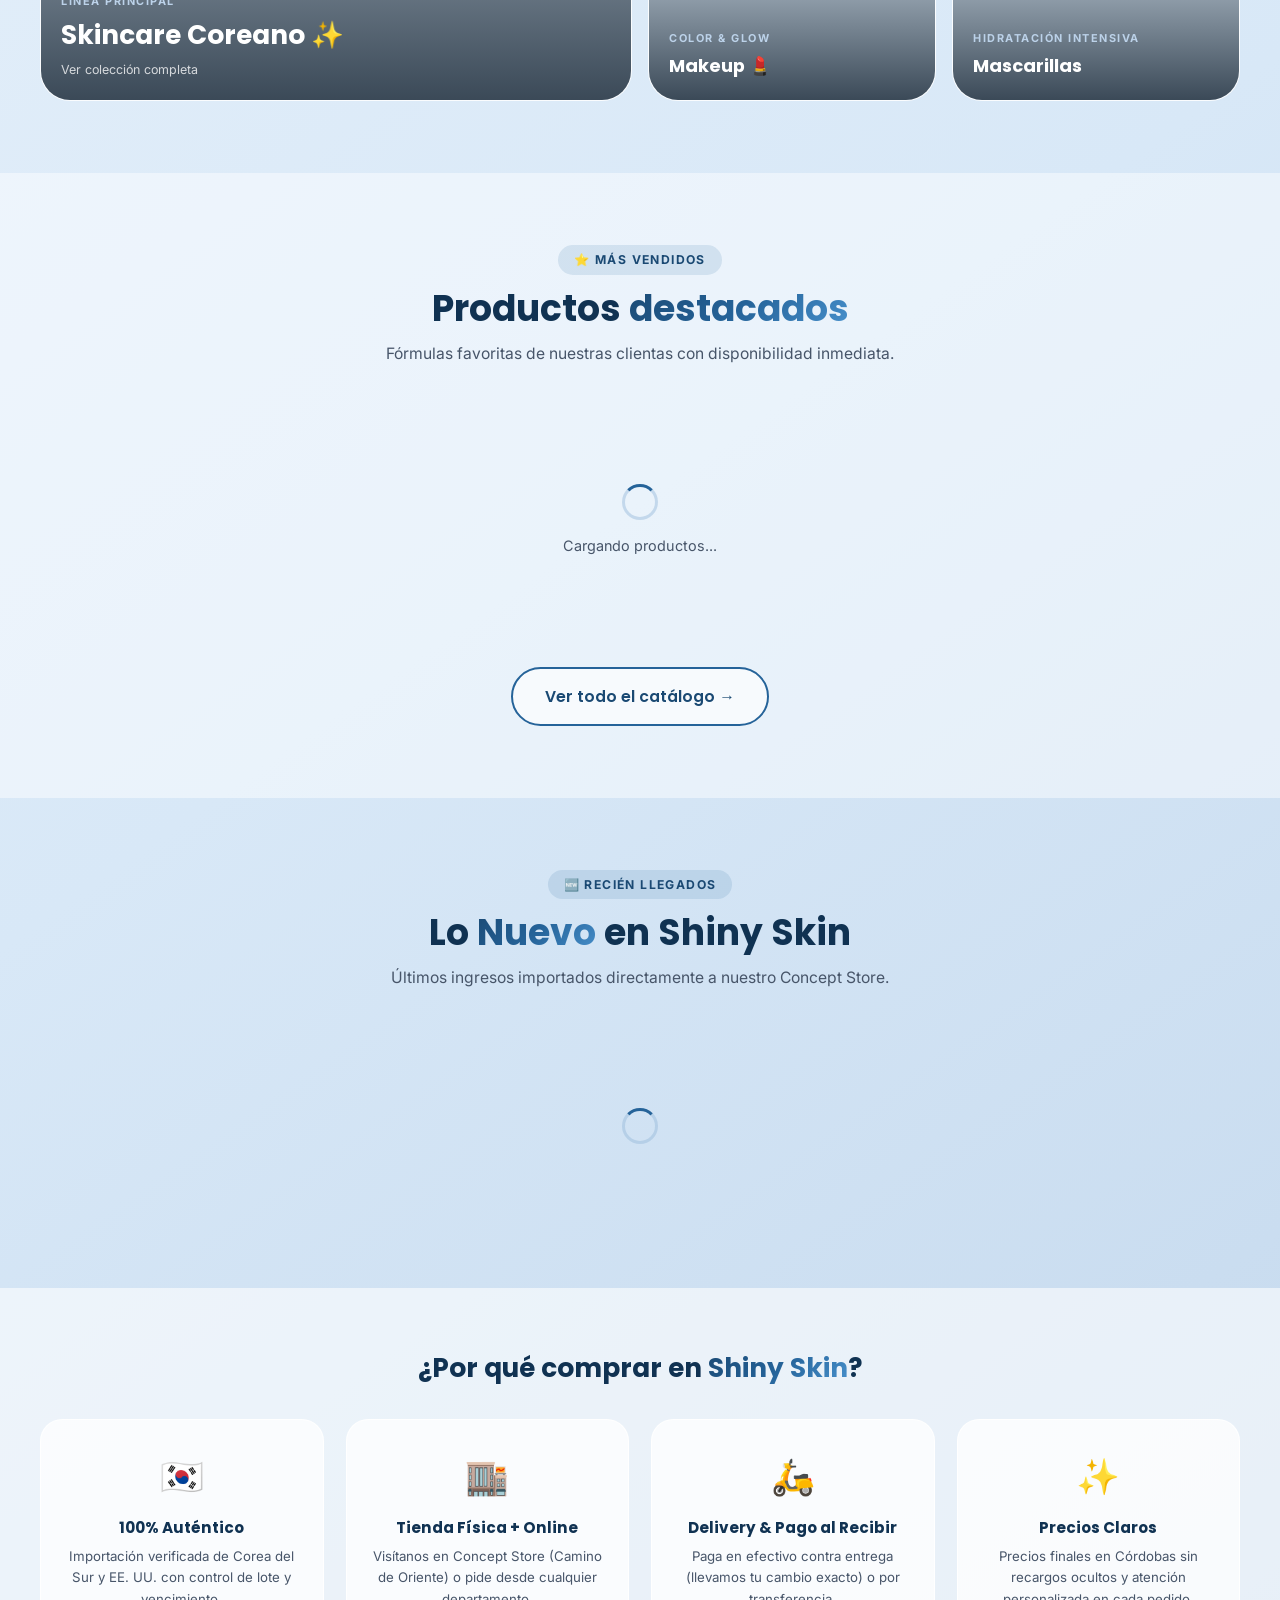
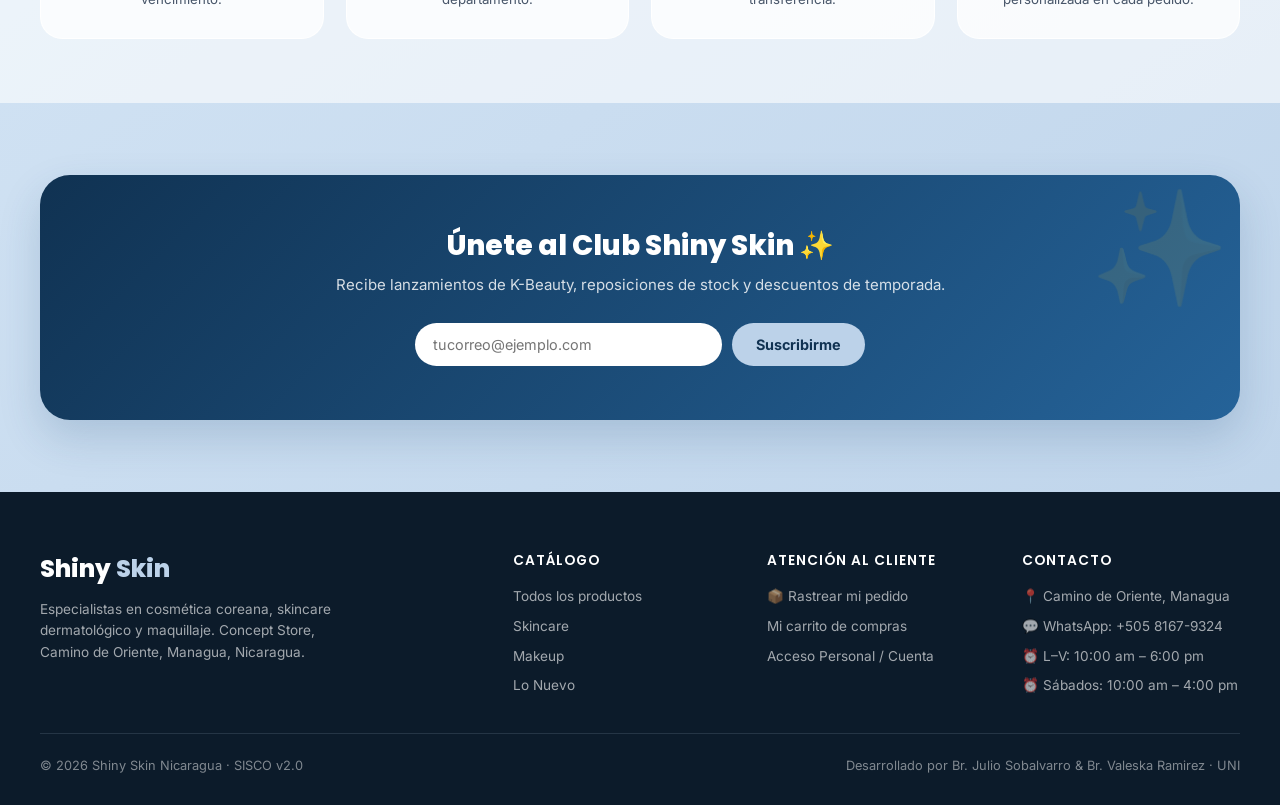
==== commit 9295fed6: ""Sistema de fidelidad Club Shiny Points (web y POS)"" ====
--- a/frontend/index.html
+++ b/frontend/index.html
@@ -359,7 +359,7 @@
         <div class="footer-links">
           <span class="footer-link">📍 Camino de Oriente, Managua</span>
           <a id="footerWaLink" href="https://wa.me/50581679324" target="_blank" rel="noopener" class="footer-link">💬 WhatsApp: +505 8167-9324</a>
-          <span class="footer-link">⏰ Lunes–Viernes: 10:00 am – 6:00 pm</span>
+          <span class="footer-link">⏰ L–V: 10:00 am – 6:00 pm</span>
           <span class="footer-link">⏰ Sábados: 10:00 am – 4:00 pm</span>
         </div>
       </div>
